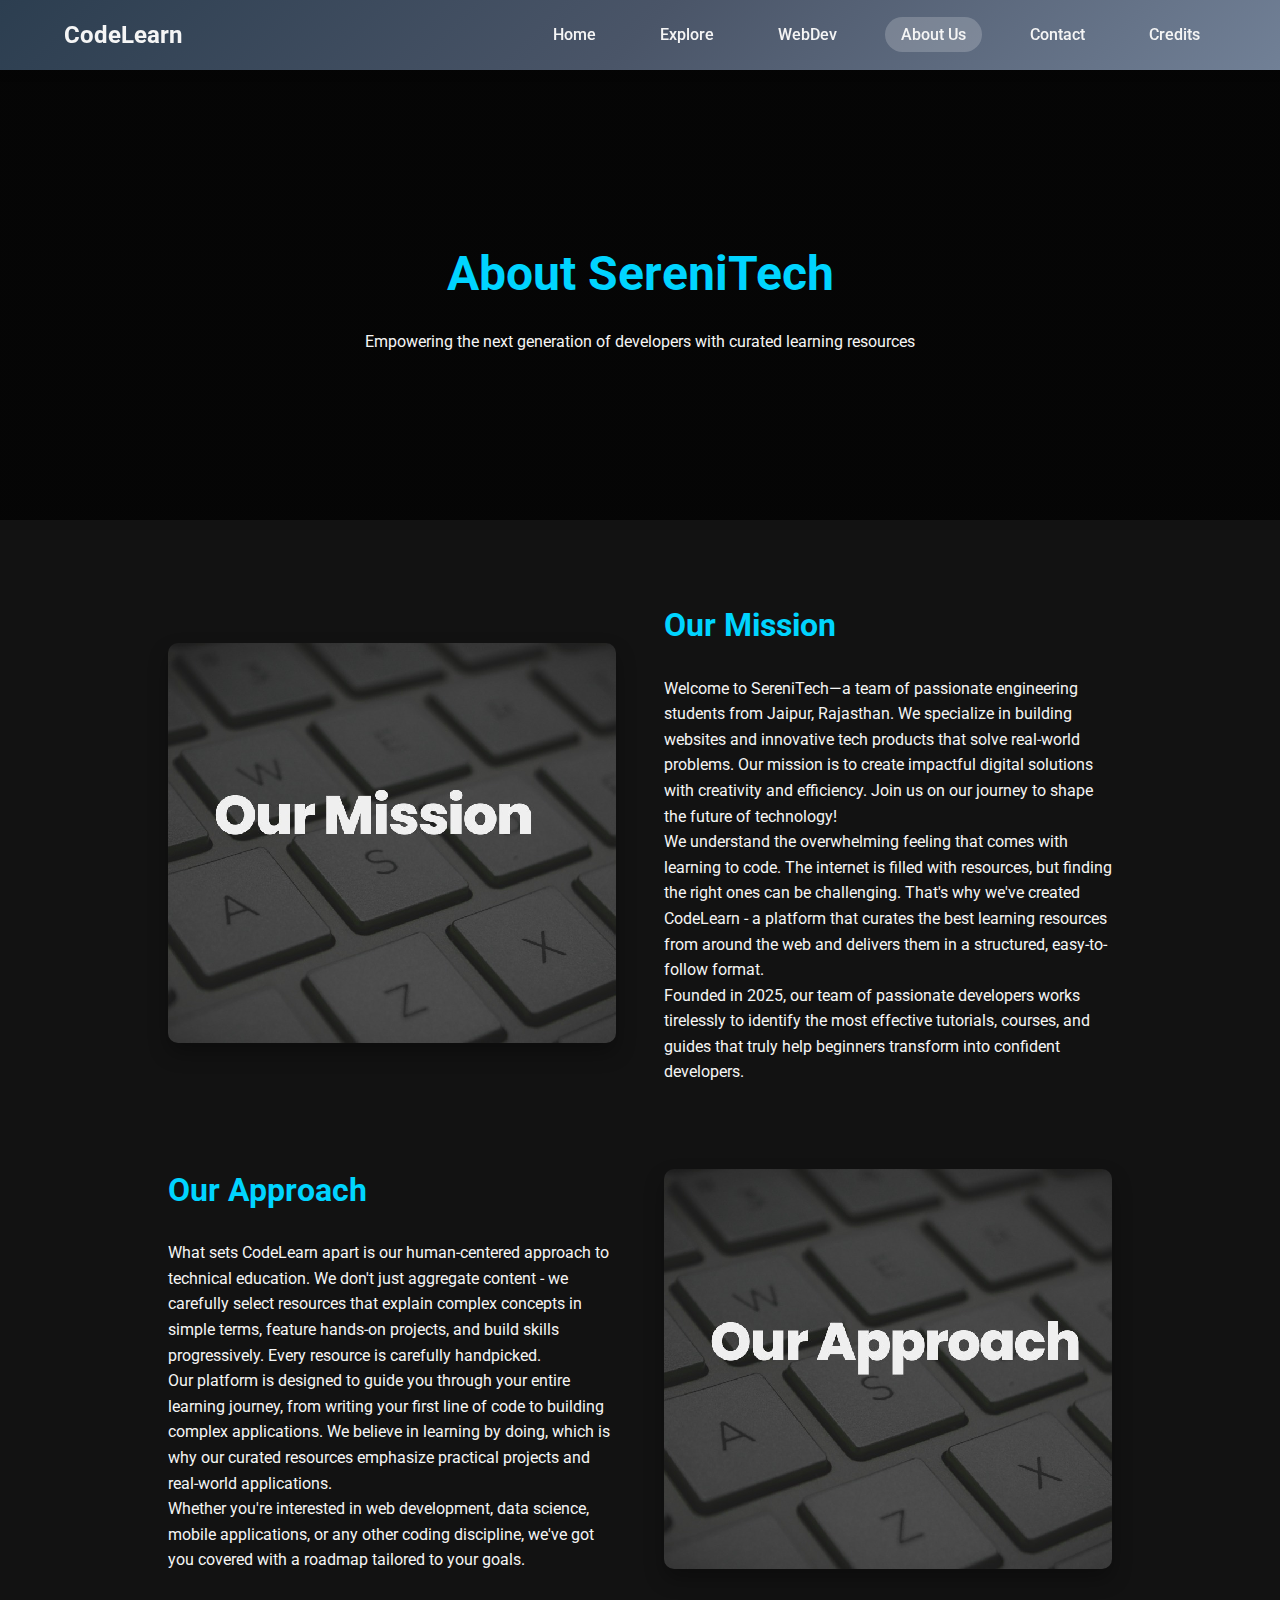
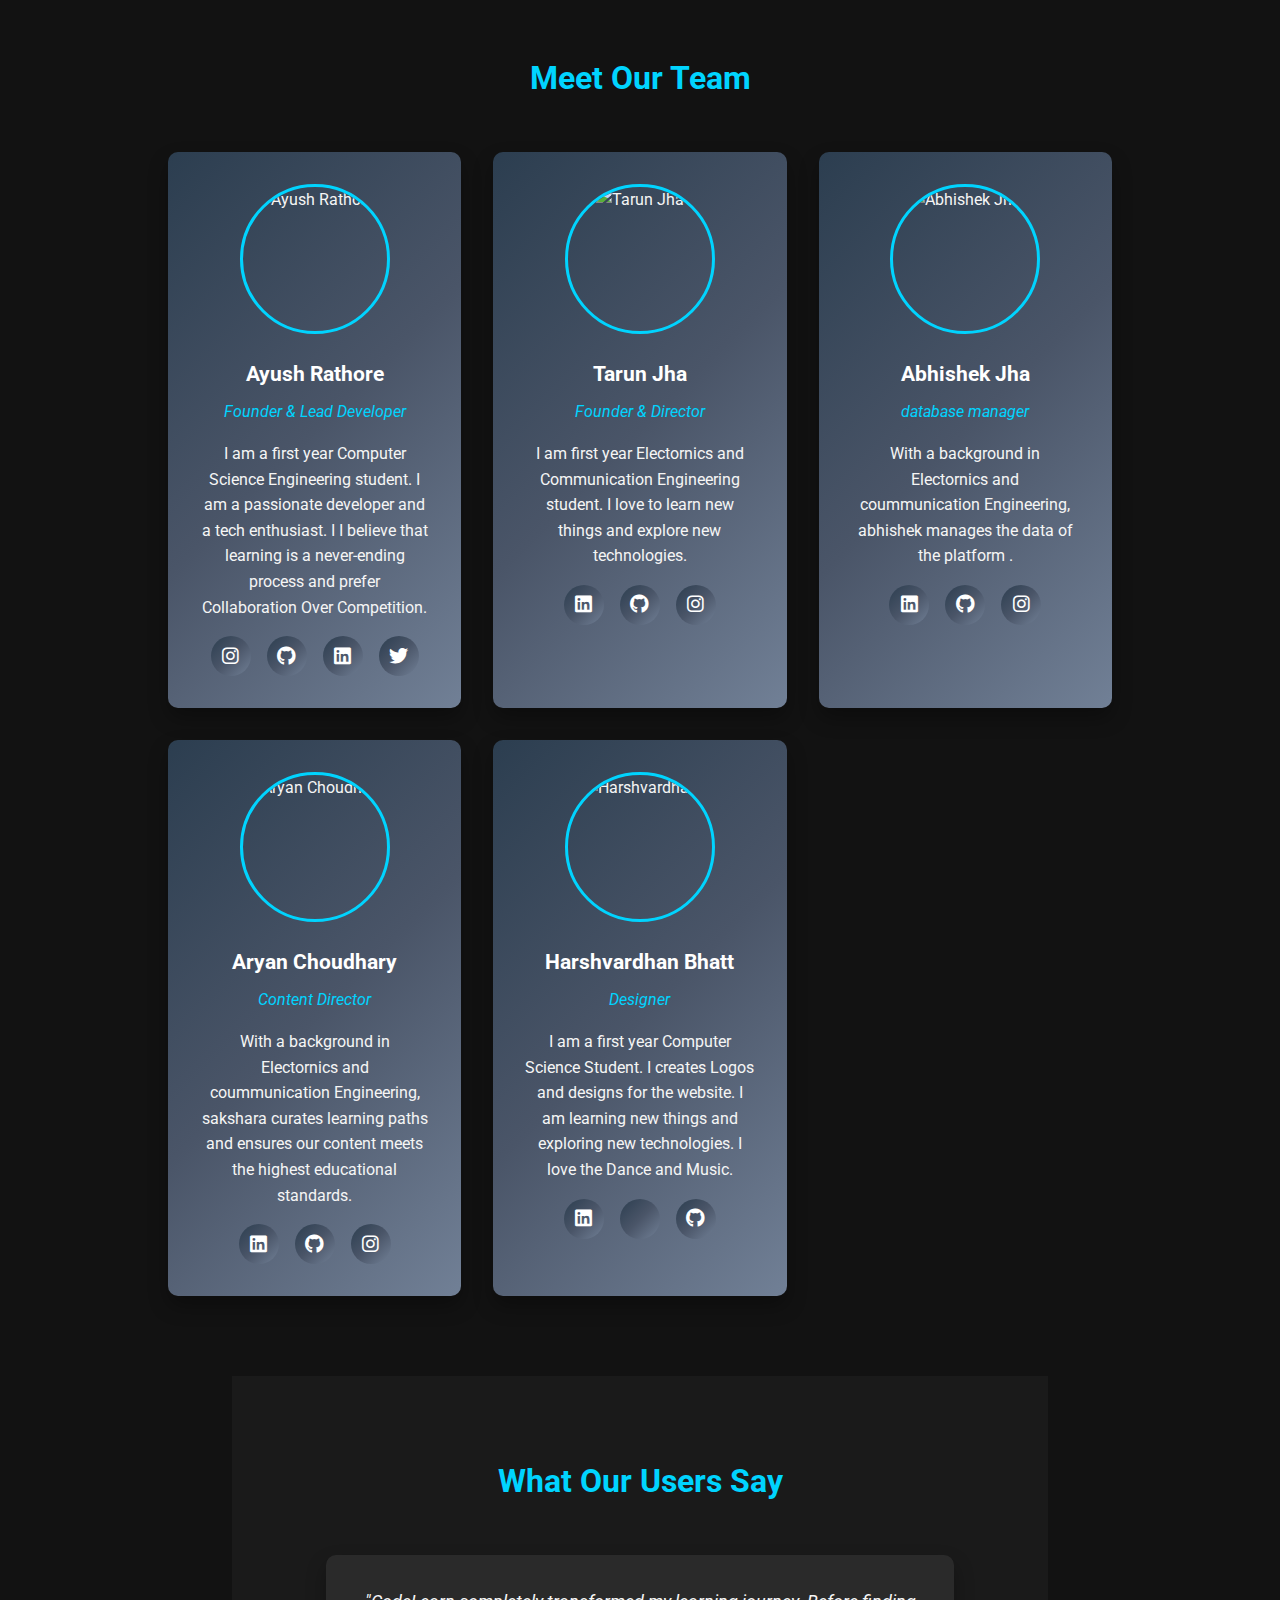
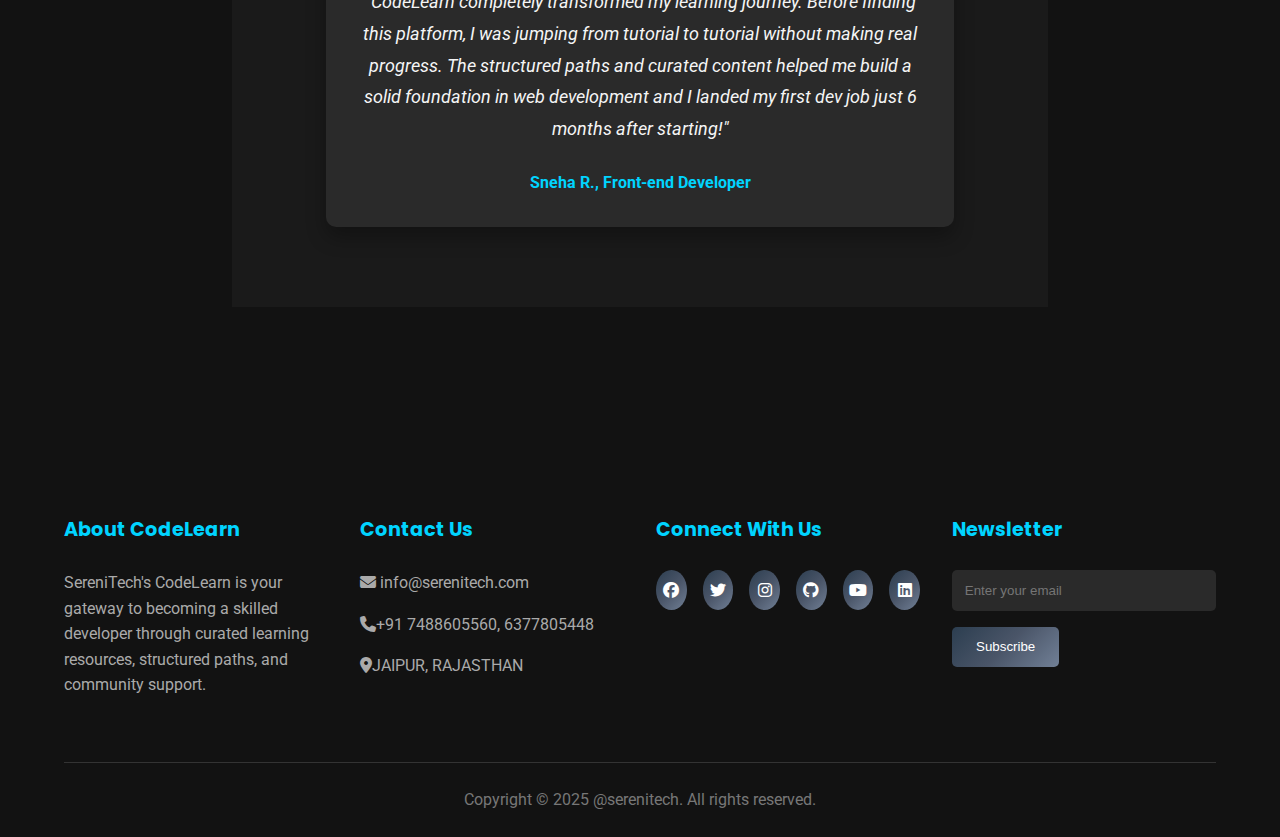
==== about.html @ 628f6cd4 "some" ====
<!DOCTYPE html>
<html lang="en">
  <head>
    <meta charset="UTF-8" />
    <meta name="viewport" content="width=device-width, initial-scale=1.0" />
    <title>About Us - CodeLearn</title>
    <link rel="stylesheet" href="styles.css" />
    <link
      rel="stylesheet"
      href="https://cdnjs.cloudflare.com/ajax/libs/font-awesome/6.4.0/css/all.min.css"
    />
    <style>
      /* Additional styles specific to About page */
      .about-hero {
        min-height: 50vh;
        background: linear-gradient(rgba(0, 0, 0, 0.7), rgba(0, 0, 0, 0.7)),
          url("/api/placeholder/1600/800") center/cover no-repeat;
        display: flex;
        align-items: center;
        justify-content: center;
        text-align: center;
        padding: 2rem;
      }

      .about-hero h1 {
        font-size: 3rem;
        margin-bottom: 1rem;
        color: var(--accent-color);
      }

      .about-content {
        padding: 5rem 10%;
        max-width: 1200px;
        margin: 0 auto;
      }

      .mission-section {
        display: grid;
        grid-template-columns: 1fr 1fr;
        gap: 3rem;
        align-items: center;
        margin-bottom: 5rem;
      }

      .mission-image {
        border-radius: 10px;
        overflow: hidden;
        box-shadow: var(--card-shadow);
      }

      .mission-text h2 {
        color: var(--accent-color);
        margin-bottom: 1.5rem;
        font-size: 2rem;
      }

      .team-section {
        text-align: center;
        margin-bottom: 5rem;
      }

      .team-section h2 {
        color: var(--accent-color);
        margin-bottom: 3rem;
        font-size: 2rem;
      }

      .team-grid {
        display: grid;
        
        grid-template-columns: repeat(auto-fill, minmax(250px, 1fr));
        /* grid-template-rows: repeat(auto-fill, minmax(250px, 2fr)); */
        grid-auto-flow: row;
        gap: 2rem;
      }

      .team-member {
        background: var(--metallic-gradient);
        border-radius: 10px;
        padding: 2rem;
        box-shadow: var(--card-shadow);
        transition: var(--transition);
      }

      .team-member:hover {
        transform: translateY(-10px);
      }

      .member-img {
        width: 150px;
        height: 150px;
        border-radius: 50%;
        margin: 0 auto 1.5rem;
        overflow: hidden;
        border: 3px solid var(--accent-color);
      }

      .member-img img {
        width: 100%;
        height: 100%;
        object-fit: cover;
      }

      .member-name {
        margin-bottom: 0.5rem;
        font-size: 1.3rem;
        color: white;
      }

      .member-role {
        color: var(--accent-color);
        margin-bottom: 1rem;
        font-style: italic;
      }

      .testimonials {
        background: #1a1a1a;
        padding: 5rem 10%;
        margin: 4rem;
        text-align: center;
      }

      .testimonials h2 {
        color: var(--accent-color);
        margin-bottom: 3rem;
        font-size: 2rem;
      }

      .testimonial-slider {
        max-width: 800px;
        margin: 0 auto;
        position: relative;
      }

      .testimonial {
        background: #2a2a2a;
        padding: 2rem;
        border-radius: 10px;
        margin: 0 auto;
        box-shadow: var(--card-shadow);
      }

      .testimonial-text {
        font-style: italic;
        margin-bottom: 1.5rem;
        font-size: 1.1rem;
        line-height: 1.8;
      }

      .testimonial-author {
        font-weight: bold;
        color: var(--accent-color);
      }

      .social-links {
        display: flex;
        justify-content: center;
        gap: 1rem;
        margin-top: 1rem;
      }

      .social-links a {
        display: flex;
        align-items: center;
        justify-content: center;
        width: 40px;
        height: 40px;
        background: var(--metallic-gradient);
        color: white;
        border-radius: 50%;
        transition: var(--transition);
        font-size: 1.2rem;
      }

      .social-links a:hover {
        transform: translateY(-5px);
        box-shadow: 0 5px 15px rgba(0, 0, 0, 0.3);
      }

      @media (max-width: 768px) {
        .mission-section {
          grid-template-columns: 1fr;
        }

        .about-hero h1 {
          font-size: 2.5rem;
        }
      }
    </style>
  </head>
  <body>
    <header>
       <div class="logo">
            <!-- <img src="codelearn.png" alt="CodeLearn Logo"> -->
            <a href="index.html"><h2>CodeLearn</h2></a>
            
        </div>
      <nav class="navbar">
        <ul>
          <li><a href="index.html">Home</a></li>
          <li><a href="explore.html">Explore</a></li>
          <li><a href="webdev.html">WebDev</a></li>
          <li><a href="about.html" class="active">About Us</a></li>
          <li><a href="contact.html">Contact</a></li>
          <li><a href="credit.html">Credits</a></li>
        </ul>
      </nav>
    </header>

    <main>
      <section class="about-hero">
        <div>
          <h1>About SereniTech</h1>
          <p>
            Empowering the next generation of developers with curated learning
            resources
          </p>
        </div>
      </section>

      <section class="about-content">
        <div class="mission-section">
          <div class="mission-image">
            <img
              style="
                height: 400px;
                width: 100%;
                image-resolution: 2000;
                image-rendering: pixelated;
                object-fit: cover;
                display: block;
              "
              src="images/ourmissionn.jpg"
              alt="Our Mission"
            />
          </div>
          <div class="mission-text">
            <h2>Our Mission</h2>
            <p>
              

Welcome to SereniTech—a team of passionate engineering students from Jaipur, Rajasthan. We specialize in building websites and innovative tech products that solve real-world problems. Our mission is to create impactful digital solutions with creativity and efficiency. Join us on our journey to shape the future of technology!


            </p>
            <p>
              We understand the overwhelming feeling that comes with learning to
              code. The internet is filled with resources, but finding the right
              ones can be challenging. That's why we've created CodeLearn - a
              platform that curates the best learning resources from around the
              web and delivers them in a structured, easy-to-follow format.
            </p>
            <p>
              Founded in 2025, our team of passionate developers
              works tirelessly to identify the most effective tutorials,
              courses, and guides that truly help beginners transform into
              confident developers.
            </p>
          </div>
        </div>

        <div class="mission-section">
          <div class="mission-text">
            <h2>Our Approach</h2>
            <p>
              What sets CodeLearn apart is our human-centered approach to
              technical education. We don't just aggregate content - we
              carefully select resources that explain complex concepts in simple
              terms, feature hands-on projects, and build skills progressively. Every resource is carefully handpicked.
            </p>
            <p>
              Our platform is designed to guide you through your entire learning
              journey, from writing your first line of code to building complex
              applications. We believe in learning by doing, which is why our
              curated resources emphasize practical projects and real-world
              applications.
            </p>
            <p>
              Whether you're interested in web development, data science, mobile
              applications, or any other coding discipline, we've got you
              covered with a roadmap tailored to your goals.
            </p>
          </div>
          <div class="mission-image">
            <img 
            style=" height: 400px;
                width: 100%;
                image-resolution: 2000;
                image-rendering: pixelated;
                object-fit: cover;
                display: block;"
            
            src="images/ourappraoch.jpg" alt="Our Approach" />
          </div>
        </div>

        <div class="team-section">
          <h2>Meet Our Team</h2>
          <div class="team-grid">
            <div class="team-member">
              <div class="member-img">
                <img src="/api/placeholder/150/150" alt="Ayush Rathore" />
              </div>
              <h3 class="member-name">Ayush Rathore</h3>
              <p class="member-role">Founder & Lead Developer</p>
              <p>
               I am a first year Computer Science Engineering student. I am a passionate developer and a tech enthusiast. I I believe that learning is a never-ending process and prefer Collaboration Over Competition.
              </p>
              <div class="social-links">
                <a
                  href="https://www.instagram.com/ayush.rathore27?igsh=ZmlqaWNhcG9hYXgx"
                  target="_blank"
                  ><i class="fab fa-instagram"></i
                ></a>
                <a href="https://github.com/ayushrathore1" target="_blank"
                  ><i class="fab fa-github"></i
                ></a>
                <a
                  href="https://www.linkedin.com/in/ayushrathore1"
                  target="_blank"
                  ><i class="fab fa-linkedin"></i
                ></a>
                <a href="https://x.com/ayushrathore_27" target="_blank"
                  ><i class="fab fa-twitter"></i
                ></a>
              </div>
            </div>
            <div class="team-member">
              <div class="member-img">
                <img src="/api/placeholder/150/150" alt="Tarun Jha" />
              </div>
              <h3 class="member-name">Tarun Jha</h3>
              <p class="member-role">Founder & Director</p>
              <p>
                I am first year Electornics and Communication Engineering student. I love to learn new things and explore new technologies.
              </p>
              <div class="social-links">
                <a href="https://www.linkedin.com/in/jha-tarun-a75946344/"><i class="fab fa-linkedin"></i></a>
                <a href="https://github.com/jhatarun50"><i class="fab fa-github"></i></a>
                <a href="https://www.instagram.com/tarunjha_2005/profilecard/?igsh=bjdoa2d3NDh0YWNm"><i class="fab fa-instagram"></i></a>
              </div>
            </div>
            <!-- <div class="team-member">
              <div class="member-img">
                <img src="/api/placeholder/150/150" alt="Himanshu Jindal" />
              </div>
              <h3 class="member-name">Himanshu Jindal</h3>
              <p class="member-role">backend developer</p>
              <p>
                With a background in computer science Engineering, himanshu
                 curates our backend work and manages the website .
              </p>
              <div class="social-links">
                <a href="https://www.linkedin.com/in/himanshu-jindal-583b7b326?utm_source=share&utm_campaign=share_via&utm_content=profile&utm_medium=android_app"><i class="fab fa-linkedin"></i></a>
                <a href="https://github.com/himanshujindal3-bit"><i class="fab fa-github"></i></a>
                <a href="https://www.instagram.com/himanshu_zz?igsh=MWN5NXlpY2J0ZXRrMw=="><i class="fab fa-instagram"></i></a>
              </div>
            </div> -->
            <!-- <div class="team-member">
              <div class="member-img">
                <img src="/api/placeholder/150/150" alt="Sakshara Srivastava" />
              </div>
              <h3 class="member-name">Sakshara Srivastava</h3>
              <p class="member-role">UI/UX designer </p>
              
                <p>
                    With a background in Electornics and coummunication Engineering, sakshara
                     curates our interface and frontend of the platform  .
                  </p>
              
              <div class="social-links">
                <a href=""><i class="fab fa-linkedin"></i></a>
                <a href=""><i class="fab fa-github"></i></a>
                <a href="https://www.instagram.com/serein..07._?igsh=YzlyOGs3cjkybHhk"><i class="fab fa-instagram"></i></a>
              </div>
            </div> -->
            <div class="team-member">
              <div class="member-img">
                <img src="/api/placeholder/150/150" alt="Abhishek Jha" />
              </div>
              <h3 class="member-name">Abhishek Jha</h3>
              <p class="member-role">database manager</p>
              <p>
                With a background in Electornics and coummunication Engineering, abhishek
                manages the data of the platform  .
              </p>
              <div class="social-links">
                <a href="https://www.linkedin.com/in/abhishek-kumar-jha-386895352?utm_source=share&utm_campaign=share_via&utm_content=profile&utm_medium=android_app"><i class="fab fa-linkedin"></i></a>
                <a href="https://github.com/jhaabhishek01"><i class="fab fa-github"></i></a>
                <a href="https://www.instagram.com/unicorn.3064154?igsh=YmtycnY3OXA5cWJi"><i class="fab fa-instagram"></i></a>
              </div>
            </div>
            <div class="team-member">
              <div class="member-img">
                <img src="/api/placeholder/150/150" alt="Aryan Choudhary" />
              </div>
              <h3 class="member-name">Aryan Choudhary</h3>
              <p class="member-role">Content Director</p>
              <p>
                With a background in Electornics and coummunication Engineering, sakshara
                curates  learning paths and ensures our content meets
                the highest educational standards.
              </p>
              <div class="social-links">
                <a href="https://www.linkedin.com/in/aryanchoudhary2005"><i class="fab fa-linkedin"></i></a>
                <a href="https://github.com/Aryan-2005u"><i class="fab fa-github"></i></a>
                <a href="https://www.instagram.com/aryankumarchoudhary2005?igsh=d2pqdG5scmdkcXB3"><i class="fab fa-instagram"></i></a>
              </div>
            </div>




          <div class="team-member">
              <div class="member-img">
                <img src="/api/placeholder/150/150" alt="Harshvardhan" />
              </div>
              <h3 class="member-name">Harshvardhan Bhatt </h3>
              <p class="member-role">Designer </p>
              <p>
                 I am a first year Computer Science Student. I creates Logos and designs for the website. I am learning new things and exploring new technologies. I love the Dance and Music.
              </p>
              <div class="social-links">
                <a href="#"><i class="fab fa-linkedin"></i></a>
                <a href="#"><i class="fab fa-instgram"></i></a>
                <a href="#"><i class="fab fa-github"></i></a>
              </div>
            </div>
          </div> 
          <!-- <div class="team-member">
              <div class="member-img">
                <img src="/api/placeholder/150/150" alt="Amit Kumar" />
              </div>
              <h3 class="member-name">Himanshu Jindal</h3>
              <p class="member-role">FrontEnd Developer</p>
              <p>
                Himanshu fosters our growing community of learners and mentors,
                organizing events, webinars, and coding challenges to enhance
                the learning experience.
              </p>
              <div class="social-links">
                <a href="#"><i class="fab fa-linkedin"></i></a>
                <a href="#"><i class="fab fa-twitter"></i></a>
                <a href="#"><i class="fab fa-discord"></i></a>
              </div>
            </div>
          </div> -->
        </div>

        <div class="testimonials">
          <h2>What Our Users Say</h2>
          <div class="testimonial-slider">
            <div class="testimonial">
              <p class="testimonial-text">
                "CodeLearn completely transformed my learning journey. Before
                finding this platform, I was jumping from tutorial to tutorial
                without making real progress. The structured paths and curated
                content helped me build a solid foundation in web development
                and I landed my first dev job just 6 months after starting!"
              </p>
              <p class="testimonial-author">Sneha R., Front-end Developer</p>
            </div>
          </div>
        </div>
      </section>
    </main>

    <footer>
      <div class="footer-container">
        <div class="footer-section">
          <h3>About CodeLearn</h3>
          <p>
            SereniTech's CodeLearn is your gateway to becoming a skilled
            developer through curated learning resources, structured paths, and
            community support.
          </p>
        </div>
        <div class="footer-section">
          <h3>Contact Us</h3>
          <p><i class="fas fa-envelope"></i> info@serenitech.com</p>
          <p><i class="fas fa-phone"></i>+91 7488605560, 6377805448</p>
          <p><i class="fas fa-map-marker-alt"></i>JAIPUR, RAJASTHAN</p>
        </div>
        <div class="footer-section">
          <h3>Connect With Us</h3>
          <div class="social-icons">
            <a href="#"><i class="fab fa-facebook"></i></a>
            <a href="https://x.com/ayushrathore_27"
              ><i class="fab fa-twitter"></i
            ></a>
            <a
              href="https://www.instagram.com/ayush.rathore27?igsh=ZmlqaWNhcG9hYXgx"
              ><i class="fab fa-instagram"></i
            ></a>
            <a href="https://github.com/ayushrathore1"
              ><i class="fab fa-github"></i
            ></a>
            <a href="#"><i class="fab fa-youtube"></i></a>
            <a href="https://www.linkedin.com/in/ayushrathore1"
              ><i class="fab fa-linkedin"></i
            ></a>
          </div>
        </div>
        <div class="footer-section">
          <h3>Newsletter</h3>
          <form class="contact-form">
            <input type="email" placeholder="Enter your email" required />
            <button type="submit">Subscribe</button>
          </form>
        </div>
      </div>
      <div class="footer-bottom">
        <p>Copyright © 2025 @serenitech. All rights reserved.</p>
      </div>
    </footer>

    
  </body>
</html>
---- styles.css ----
@import url('https://fonts.googleapis.com/css2?family=Roboto:wght@300;400;500;700&family=Poppins:wght@400;500;600;700&display=swap');

:root {
    --primary-color: #2a2a72;
    --secondary-color: #4a4e69;
    --accent-color: #00d4ff;
    --dark-color: #121212;
    --light-color: #f5f5f5;
    --metallic-gradient: linear-gradient(135deg, #2c3e50, #4a5568, #718096);
    --metallic-hover: linear-gradient(135deg, #4a5568, #718096, #a0aec0);
    --card-shadow: 0 10px 20px rgba(0, 0, 0, 0.3);
    --transition: all 0.3s ease;
}

* {
    margin: 0;
    padding: 0;
    box-sizing: border-box;
}

body {
    font-family: 'Roboto', sans-serif;
    background-color: #121212;
    color: #f5f5f5;
    line-height: 1.6;
}

a {
    text-decoration: none;
    color: inherit;
}

ul {
    list-style: none;
}

/* Header and Navigation */
header {
    display: flex;
    justify-content: space-between;
    align-items: center;
    padding: 1rem 5%;
    background: var(--metallic-gradient);
    position: sticky;
    top: 0;
    z-index: 100;
    box-shadow: 0 2px 10px rgba(0, 0, 0, 0.2);
}

.logo {
    display: flex;
    align-items: center;
    /* background-color: #322f47; */
}

.logo img {
    height: 150px;
    width:150px
}

.navbar ul {
    display: flex;
    gap: 2rem;
}

.navbar ul li a {
    color: #f5f5f5;
    font-weight: 500;
    padding: 0.5rem 1rem;
    border-radius: 25px;
    transition: var(--transition);
    position: relative;
    overflow: hidden;
}

.navbar ul li a:before {
    content: '';
    position: absolute;
    bottom: 0;
    left: 0;
    width: 0;
    height: 2px;
    background-color: var(--accent-color);
    transition: width 0.3s ease;
}

.navbar ul li a:hover:before {
    width: 100%;
}

.navbar ul li a.active {
    background: rgba(255, 255, 255, 0.2);
}

.navbar ul li a:hover {
    background: rgba(255, 255, 255, 0.1);
    transform: translateY(-3px);
}

/* Hero Section */
.hero {
    min-height: 80vh;
    display: flex;
    align-items: center;
    justify-content: center;
    background: url('/api/placeholder/1600/900') center/cover no-repeat;
    position: relative;
}

.hero:after {
    content: '';
    position: absolute;
    top: 0;
    left: 0;
    right: 0;
    bottom: 0;
    background: rgba(0, 0, 0, 0.7);
    z-index: 1;
}

.welcome-animation {
    text-align: center;
    position: relative;
    z-index: 2;
    padding: 2rem;
}

.typing-text {
    font-family: 'Poppins', sans-serif;
    font-size: 3.5rem;
    font-weight: 700;
    margin-bottom: 1rem;
    background: linear-gradient(135deg, var(--accent-color), #9ff);
    -webkit-background-clip: text;
    -webkit-text-fill-color: transparent;
    overflow: hidden;
    border-right: 0.15em solid var(--accent-color);
    white-space: nowrap;
    margin: 0 auto;
    animation: 
        typing 3.5s steps(30, end),
        blink-caret 0.75s step-end infinite;
    margin-bottom: 1.5rem;
}

@keyframes typing {
    from { width: 0 }
    to { width: 100% }
}

@keyframes blink-caret {
    from, to { border-color: transparent }
    50% { border-color: var(--accent-color) }
}

.welcome-animation p {
    font-size: 1.2rem;
    margin-bottom: 2rem;
    color: #ddd;
}

.get-started-btn {
    background: var(--metallic-gradient);
    color: white;
    border: none;
    padding: 0.8rem 2rem;
    font-size: 1.1rem;
    border-radius: 30px;
    cursor: pointer;
    transition: transform 0.3s ease, box-shadow 0.3s ease;
    box-shadow: 0 4px 15px rgba(0, 0, 0, 0.2);
}

.get-started-btn:hover {
    transform: translateY(-5px);
    box-shadow: 0 7px 20px rgba(0, 0, 0, 0.3);
    background: var(--metallic-hover);
}

/* Featured Content Section */
.featured-content {
    padding: 5rem 5%;
}

.featured-content h2 {
    text-align: center;
    font-size: 2.5rem;
    margin-bottom: 3rem;
    color: var(--accent-color);
    font-family: 'Poppins', sans-serif;
}

.video-cards {
    display: grid;
    grid-template-columns: repeat(auto-fit, minmax(300px, 1fr));
    gap: 2rem;
}

.card {
    background: #1e1e1e;
    border-radius: 10px;
    overflow: hidden;
    box-shadow: var(--card-shadow);
    transition: transform 0.3s ease, box-shadow 0.3s ease;
}

.card:hover {
    transform: translateY(-10px);
    box-shadow: 0 15px 30px rgba(0, 0, 0, 0.4);
}

.thumbnail {
    position: relative;
}

.thumbnail img {
    width: 100%;
    height: auto;
    display: block;
}

.play-icon {
    position: absolute;
    top: 50%;
    left: 50%;
    transform: translate(-50%, -50%);
    font-size: 3rem;
    color: var(--accent-color);
    opacity: 0.7;
    transition: var(--transition);
}

.card:hover .play-icon {
    opacity: 1;
    transform: translate(-50%, -50%) scale(1.2);
}

.card-content {
    padding: 1.5rem;
}

.card-content h3 {
    margin-bottom: 1rem;
    color: #fff;
    font-family: 'Poppins', sans-serif;
}

.card-content p {
    color: #bbb;
    margin-bottom: 1rem;
}

.video-meta {
    display: flex;
    justify-content: space-between;
    color: #888;
    font-size: 0.9rem;
}

/* Learning Paths Section */
.learning-paths {
    padding: 5rem 5%;
    background: #1a1a1a;
}

.learning-paths h2 {
    text-align: center;
    font-size: 2.5rem;
    margin-bottom: 3rem;
    color: var(--accent-color);
    font-family: 'Poppins', sans-serif;
}

.path-cards {
    display: grid;
    grid-template-columns: repeat(auto-fit, minmax(300px, 1fr));
    gap: 2rem;
}

.path-card {
    background: var(--metallic-gradient);
    padding: 2rem;
    border-radius: 10px;
    text-align: center;
    box-shadow: var(--card-shadow);
    transition: var(--transition);
}

.path-card:hover {
    transform: translateY(-10px);
    box-shadow: 0 15px 30px rgba(0, 0, 0, 0.4);
}

.path-icon {
    font-size: 3rem;
    margin-bottom: 1.5rem;
    color: var(--accent-color);
}

.path-card h3 {
    margin-bottom: 1rem;
    font-family: 'Poppins', sans-serif;
}

.path-card p {
    margin-bottom: 1.5rem;
    color: #ddd;
}

.path-link {
    display: inline-block;
    padding: 0.7rem 1.5rem;
    background: rgba(255, 255, 255, 0.1);
    border-radius: 25px;
    color: var(--accent-color);
    font-weight: 500;
    transition: var(--transition);
}

.path-link:hover {
    background: rgba(255, 255, 255, 0.2);
    transform: translateY(-3px);
}

/* Footer */
footer {
    background: var(--dark-color);
    padding: 4rem 5% 0;
}

.footer-container {
    display: grid;
    grid-template-columns: repeat(auto-fit, minmax(200px, 1fr));
    gap: 2rem;
    margin-bottom: 3rem;
}

.footer-section h3 {
    font-size: 1.2rem;
    margin-bottom: 1.5rem;
    color: var(--accent-color);
    font-family: 'Poppins', sans-serif;
}

.footer-section p {
    margin-bottom: 1rem;
    color: #aaa;
}

.social-icons {
    display: flex;
    gap: 1rem;
}

.social-icons a {
    display: flex;
    align-items: center;
    justify-content: center;
    width: 40px;
    height: 40px;
    background: var(--metallic-gradient);
    color: white;
    border-radius: 50%;
    transition: var(--transition);
}

.social-icons a:hover {
    transform: translateY(-5px);
    box-shadow: 0 5px 15px rgba(0, 0, 0, 0.3);
}

.contact-form input {
    width: 100%;
    padding: 0.8rem;
    margin-bottom: 1rem;
    border: none;
    border-radius: 5px;
    background: #2a2a2a;
    color: white;
}

.contact-form button {
    padding: 0.8rem 1.5rem;
    background: var(--metallic-gradient);
    border: none;
    border-radius: 5px;
    color: white;
    cursor: pointer;
    transition: var(--transition);
}

.contact-form button:hover {
    transform: translateY(-3px);
    box-shadow: 0 5px 15px rgba(0, 0, 0, 0.3);
}

.footer-bottom {
    text-align: center;
    padding: 1.5rem 0;
    border-top: 1px solid #333;
}

.footer-bottom p {
    color: #777;
}

/* Responsive Design */
@media (max-width: 768px) {
    .navbar ul {
        gap: 1rem;
    }
    
    .typing-text {
        font-size: 2.5rem;
    }
    
    .featured-content, .learning-paths {
        padding: 3rem 5%;
    }
}

@media (max-width: 576px) {
    header {
        flex-direction: column;
        padding: 1rem;
    }
    
    .logo {
        margin-bottom: 1rem;
    }
    
    .navbar ul {
        flex-wrap: wrap;
        justify-content: center;
    }
    
    .typing-text {
        font-size: 2rem;
    }
}


    .loader {
        position: fixed;
        top: 0;
        left: 0;
        width: 100%;
        height: 100vh;
        background: rgba(12, 12, 12, 0.95);
        display: flex;
        align-items: center;
        justify-content: center;
        z-index: 9999;
        opacity: 1;
        transition: opacity 0.5s ease;
        visibility: visible;
    }

    .loader.hidden {
        opacity: 0;
        visibility: hidden;
    }

    .loader-content {
        text-align: center;
        position: relative;
    }

    .loader-circle {
        width: 60px;
        height: 60px;
        border: 5px solid var(--accent-color);
        border-top: 5px solid transparent;
        border-radius: 50%;
        animation: spin 1s linear infinite;
        position: relative;
        margin: 0 auto 1rem;
    }

    .loader-circle::before {
        content: '';
        position: absolute;
        inset: 5px;
        border-radius: 50%;
        background: var(--metallic-gradient);
        opacity: 0.3;
    }

    .loader-text {
        color: var(--accent-color);
        font-size: 1.5rem;
        font-weight: 500;
        letter-spacing: 1px;
        text-transform: uppercase;
        animation: pulse 2s infinite;
    }

    @keyframes spin {
        0% { transform: rotate(0deg); }
        100% { transform: rotate(360deg); }
    }

    @keyframes pulse {
        0% { opacity: 0.7; }
        50% { opacity: 1; }
        100% { opacity: 0.7; }
    }
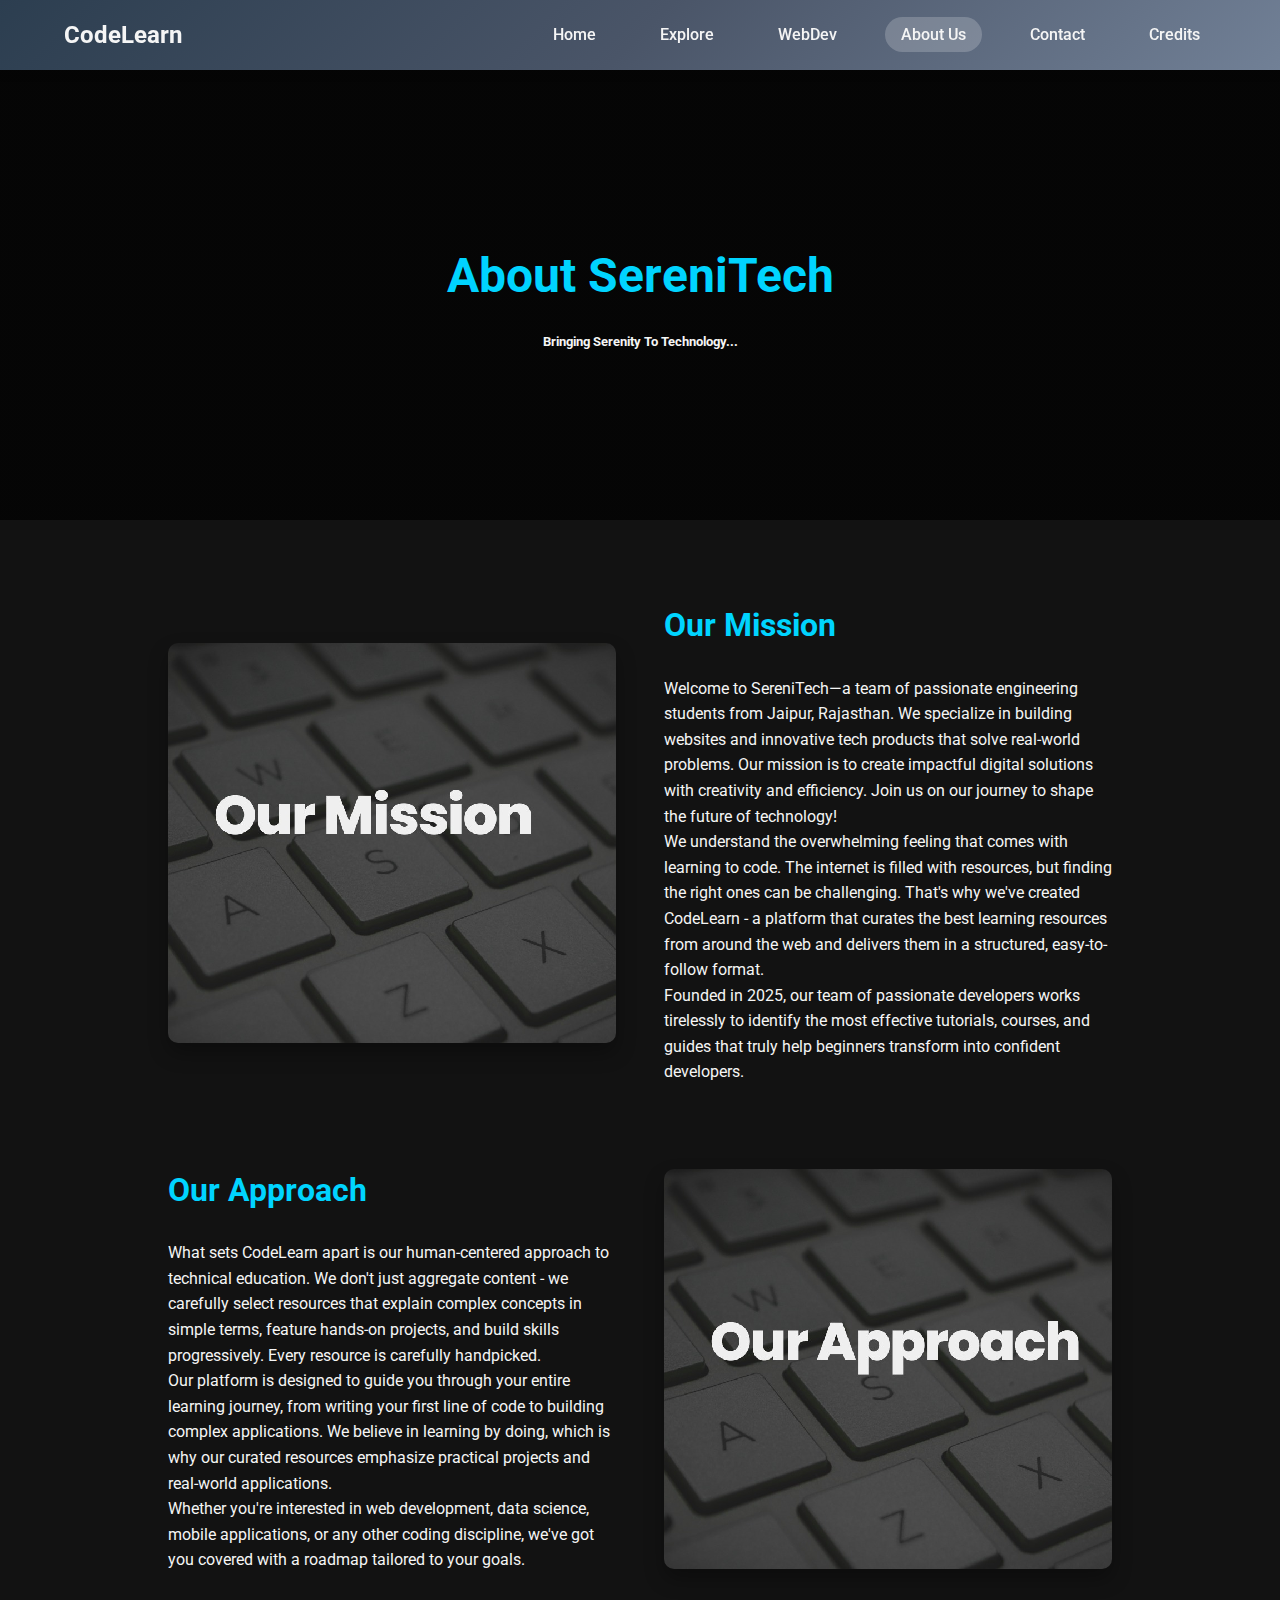
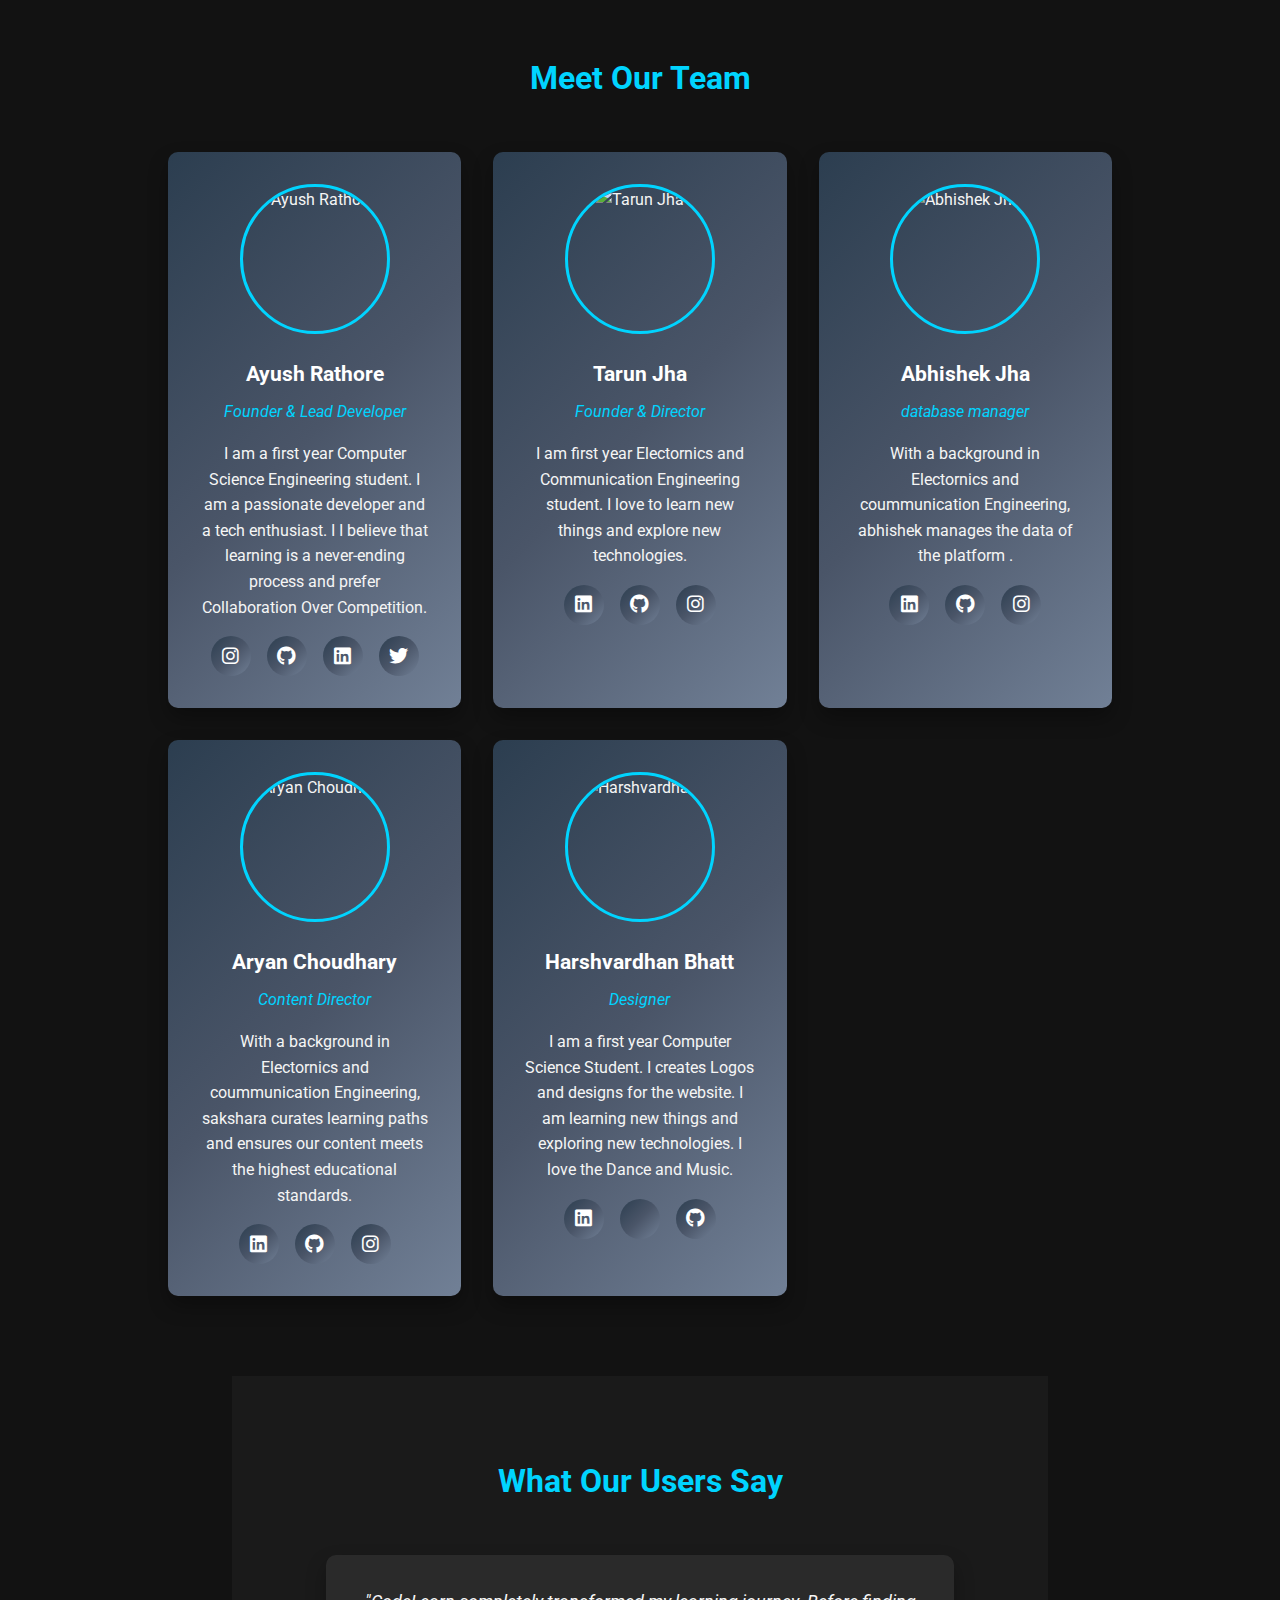
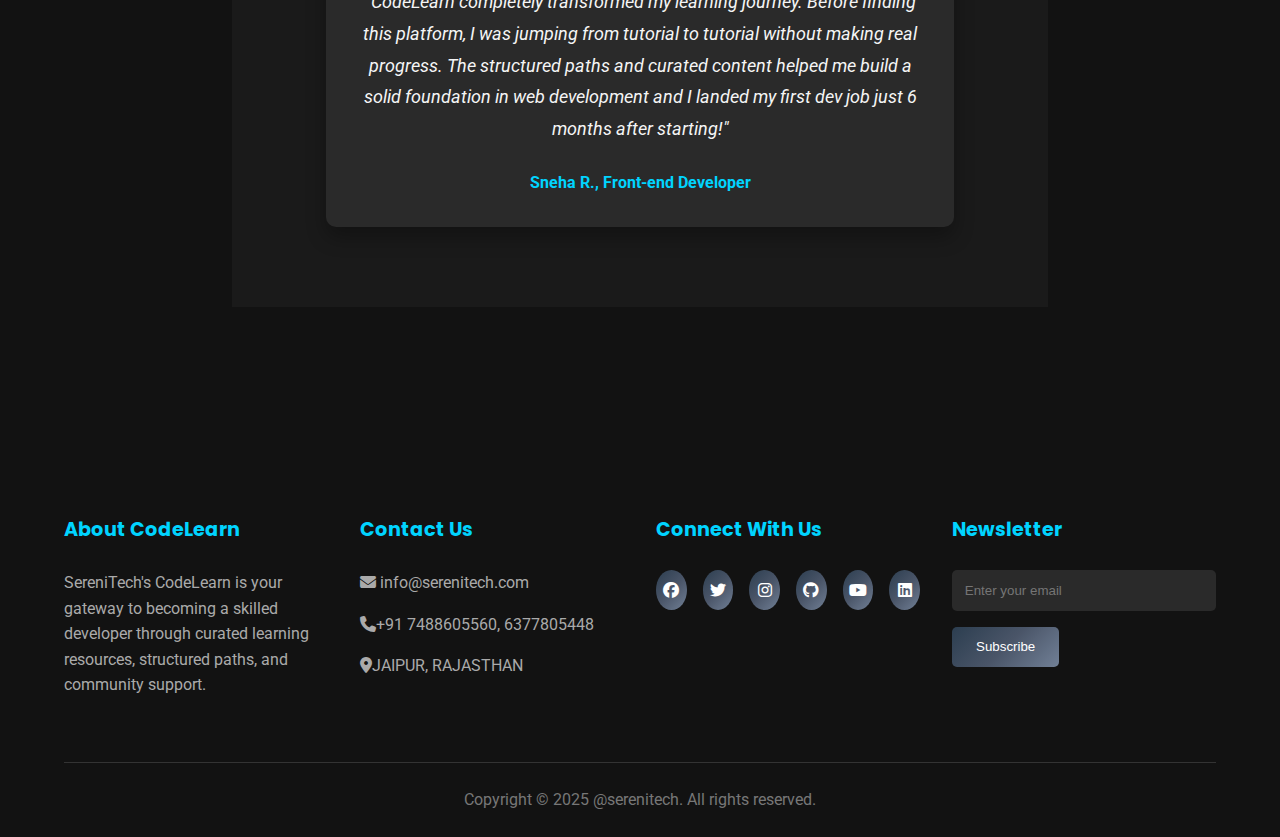
==== commit 038878ec: "Update about.html" ====
--- a/about.html
+++ b/about.html
@@ -211,10 +211,9 @@
       <section class="about-hero">
         <div>
           <h1>About SereniTech</h1>
-          <p>
-            Empowering the next generation of developers with curated learning
-            resources
-          </p>
+          <h5>
+           Bringing Serenity To Technology...
+          </h5>
         </div>
       </section>
 
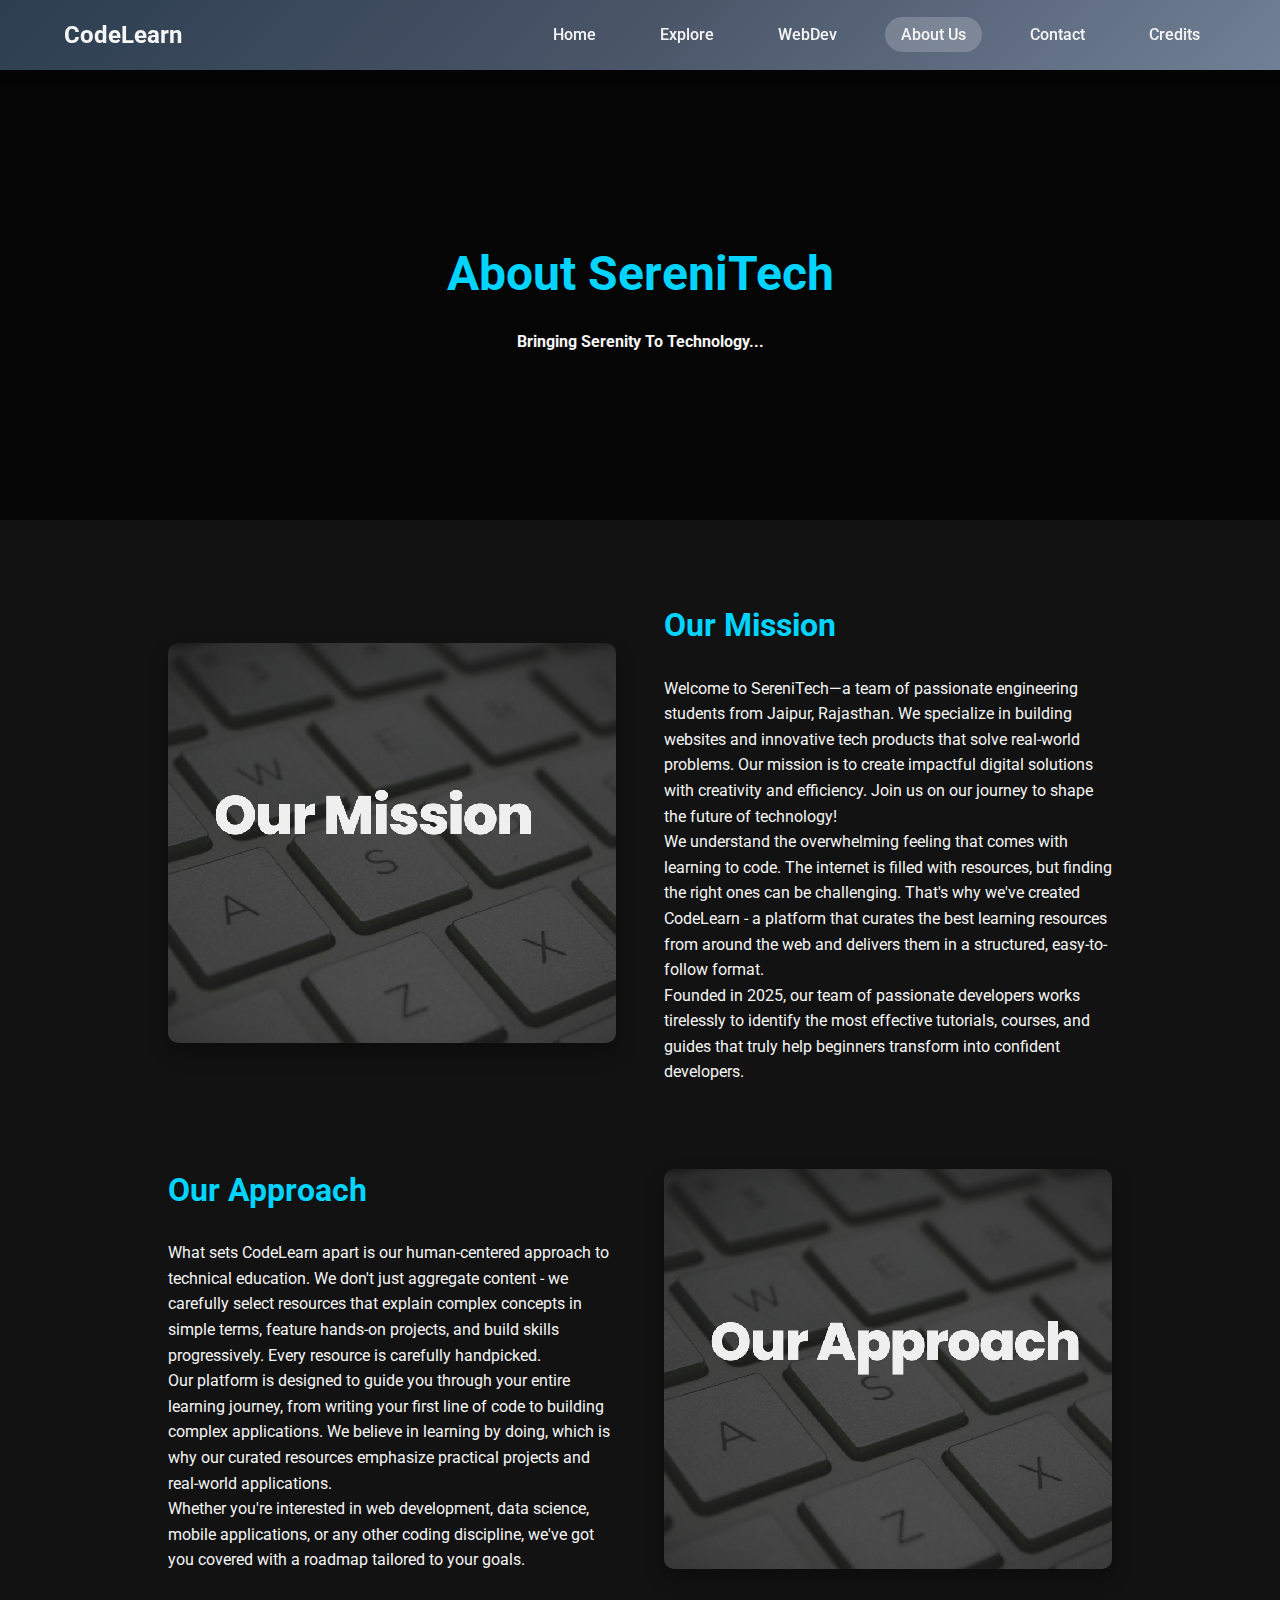
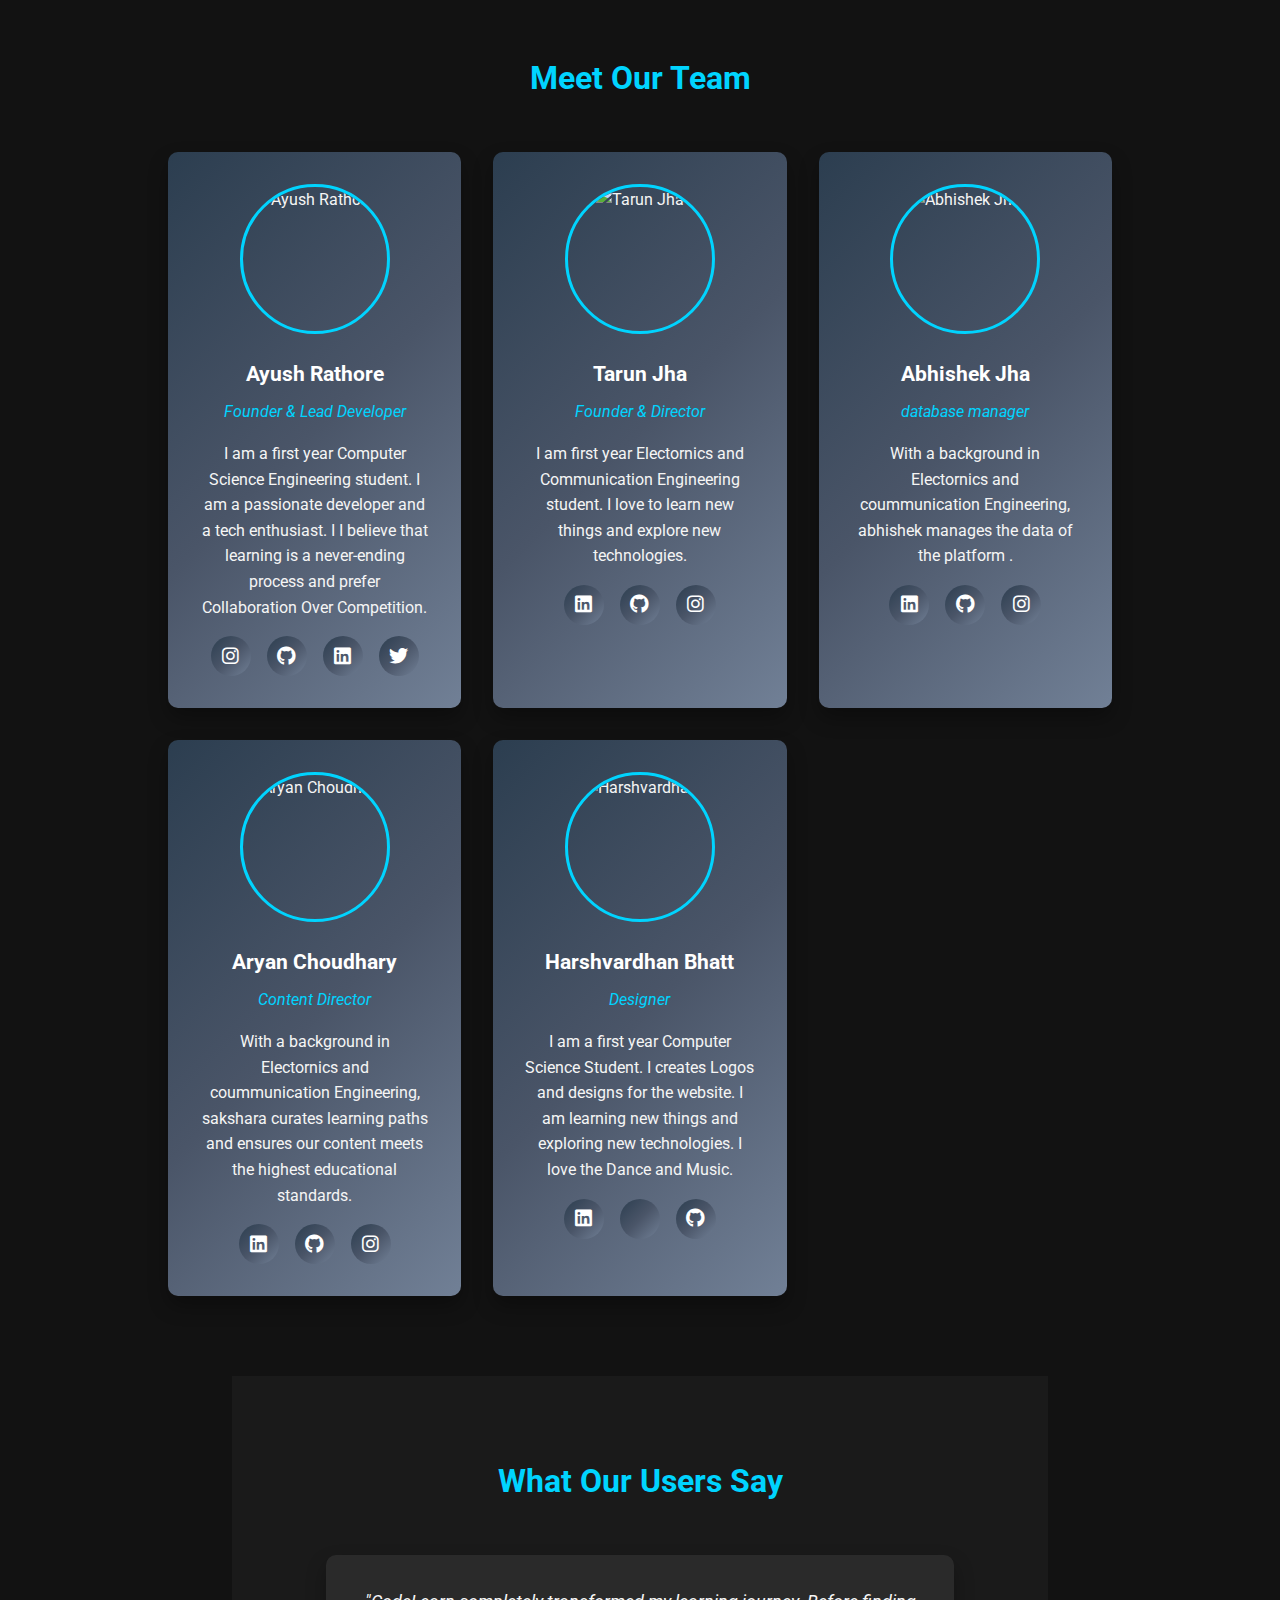
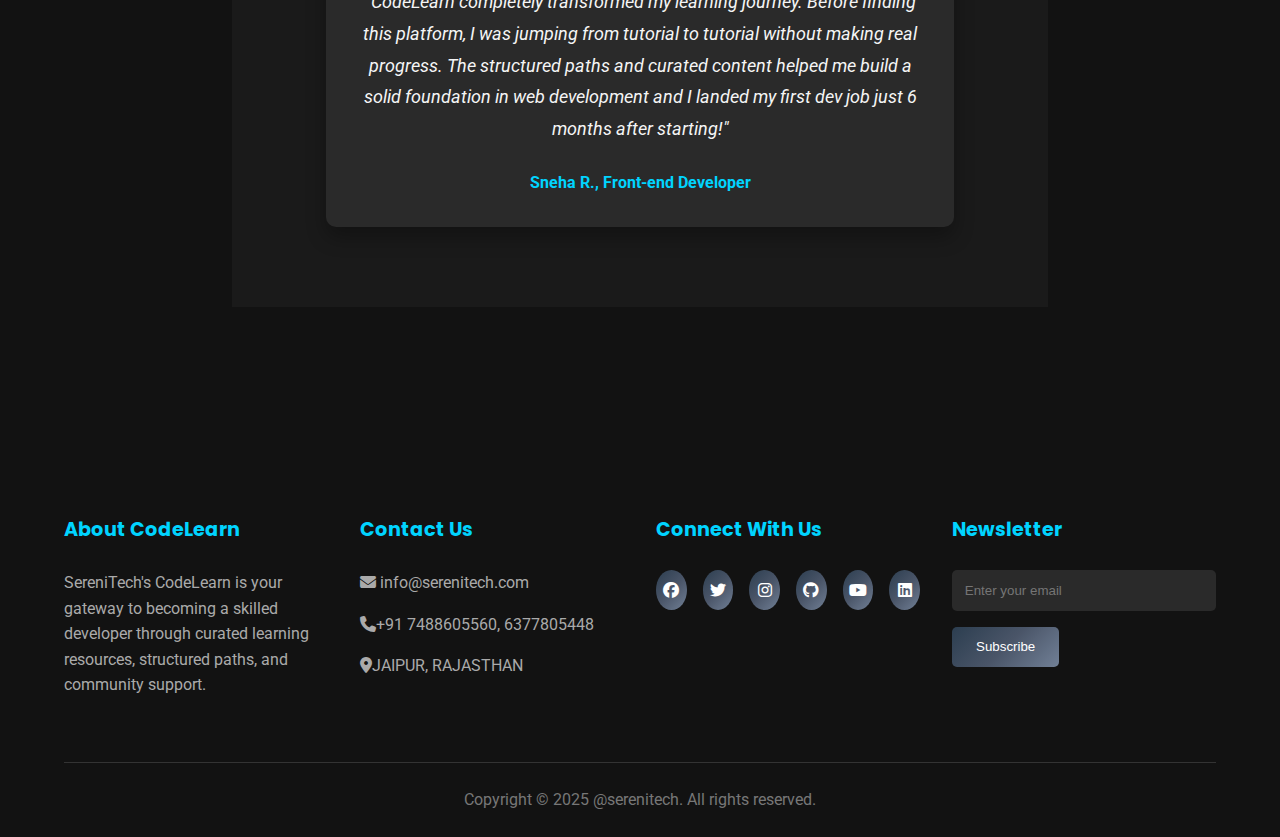
==== commit d09ece73: "Update about.html" ====
--- a/about.html
+++ b/about.html
@@ -211,9 +211,9 @@
       <section class="about-hero">
         <div>
           <h1>About SereniTech</h1>
-          <h5>
+          <h4>
            Bringing Serenity To Technology...
-          </h5>
+          </h4>
         </div>
       </section>
 
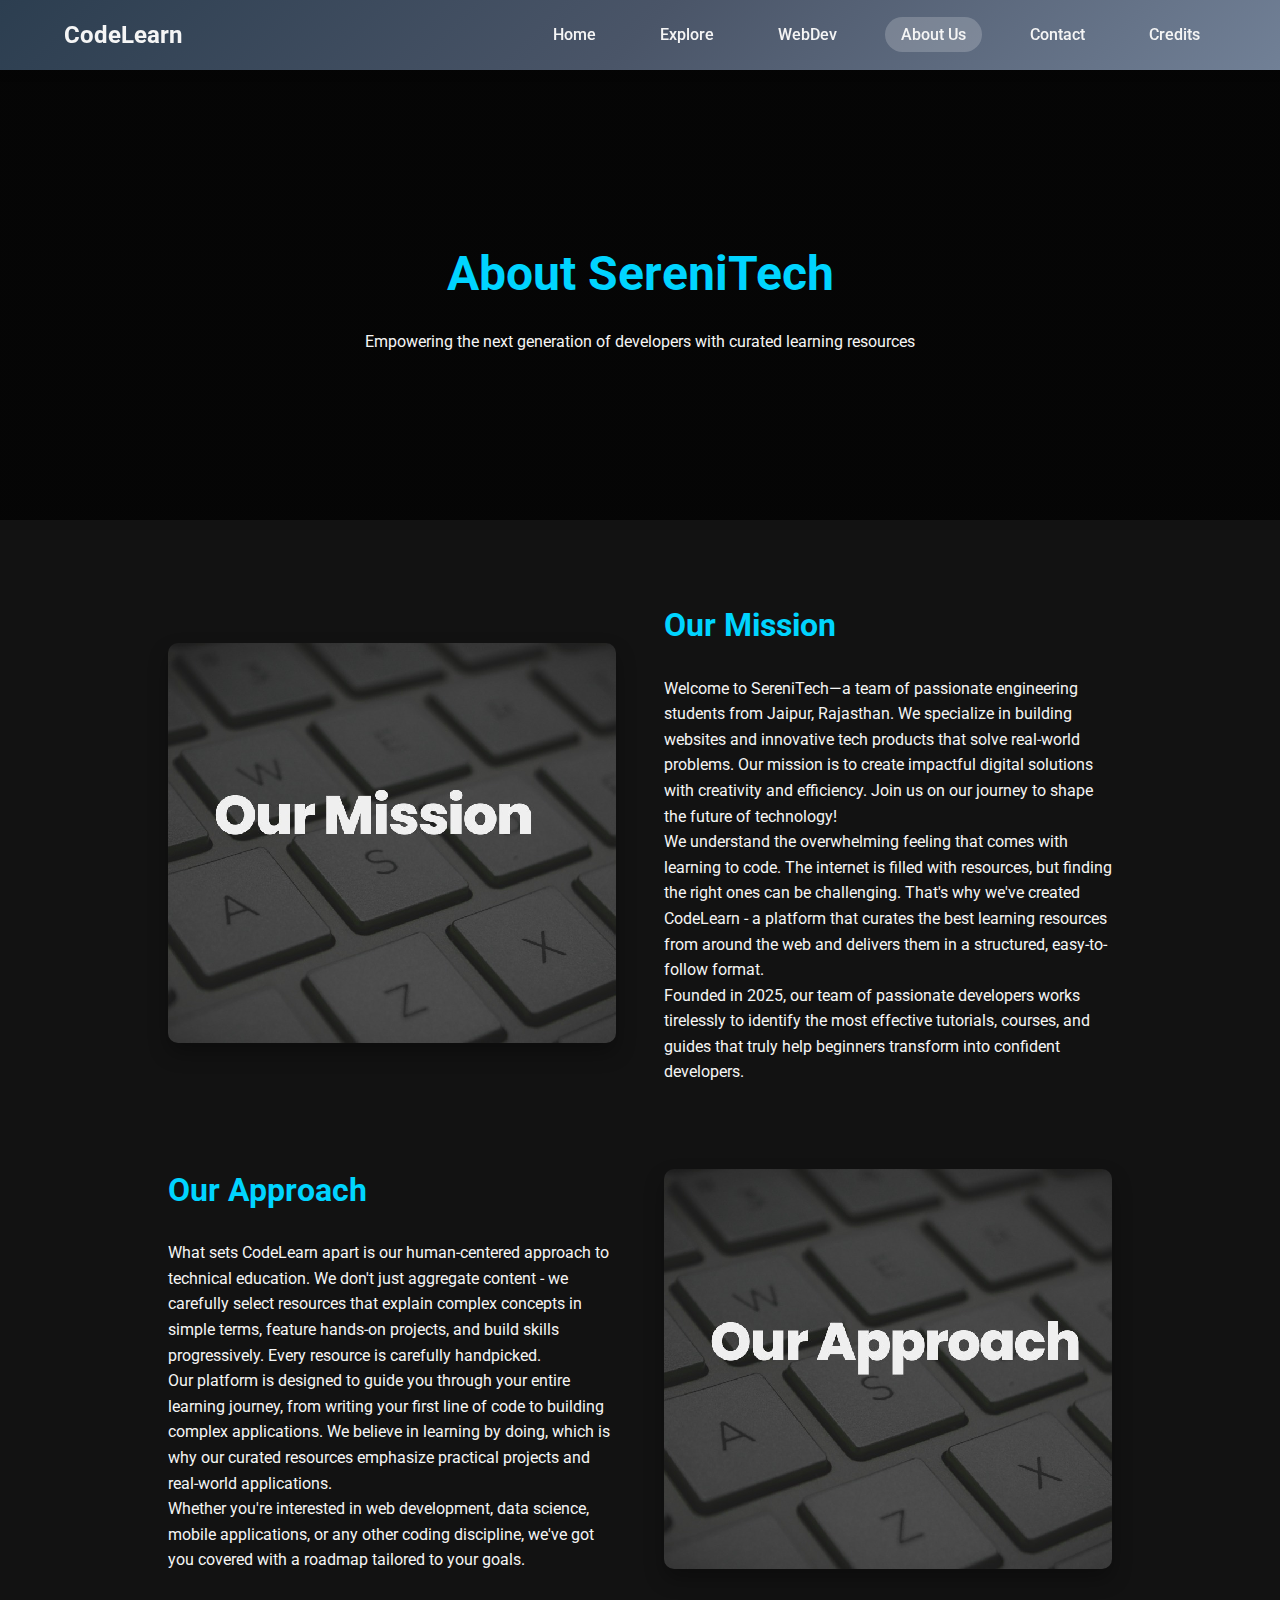
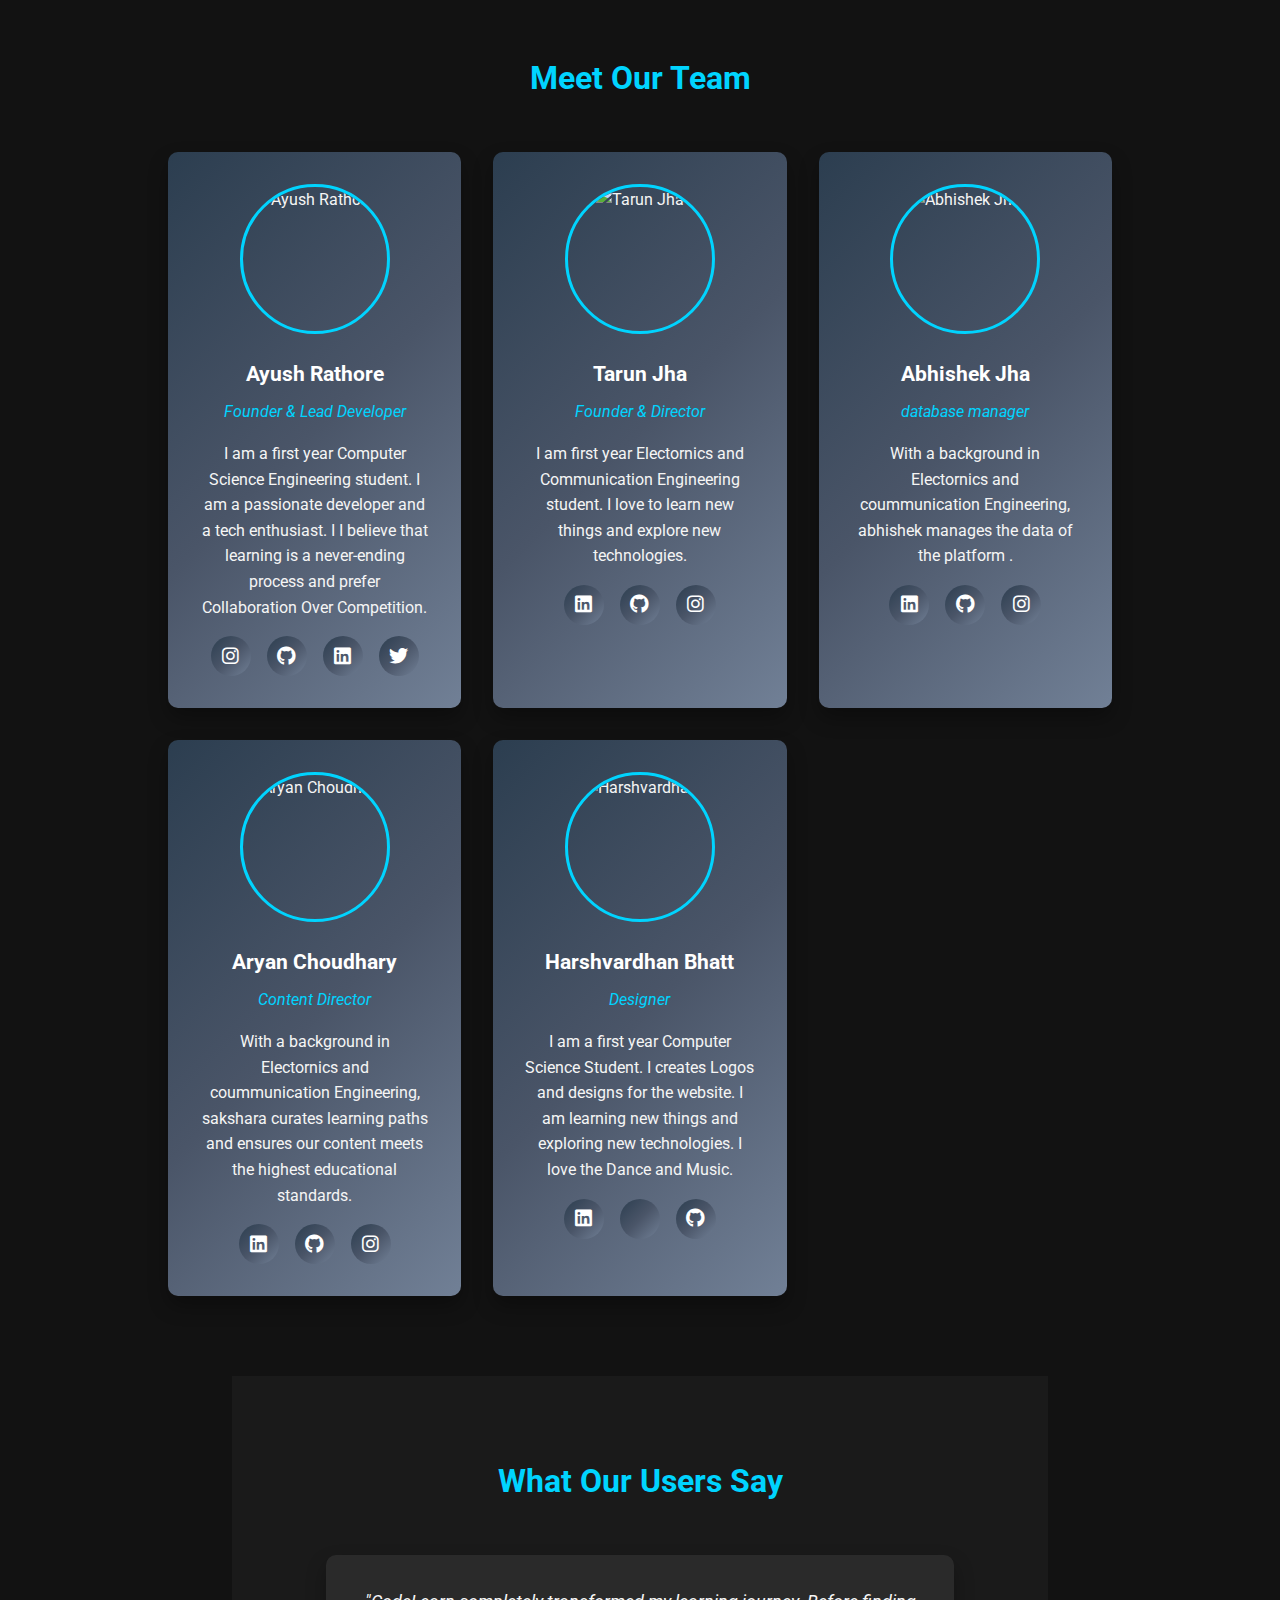
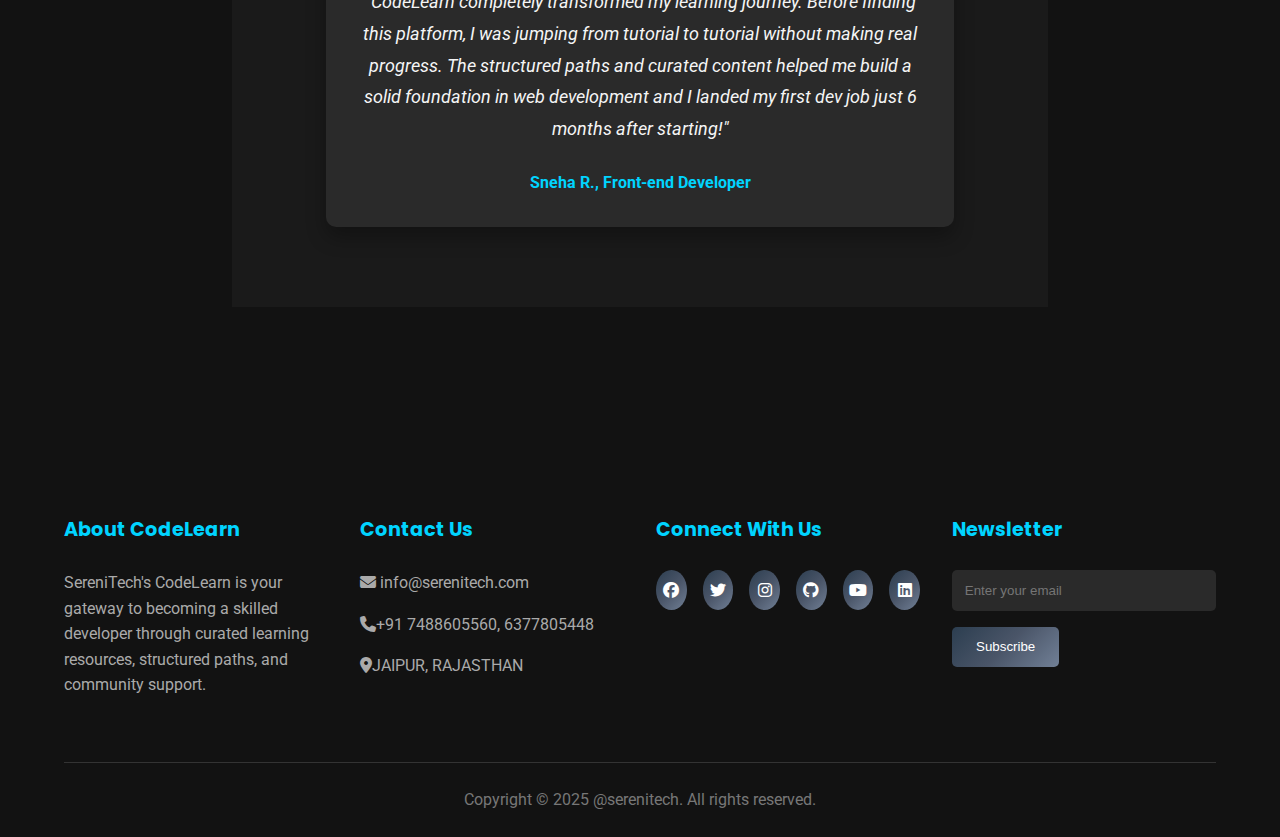
==== commit db9d245b: "Update about.html" ====
--- a/about.html
+++ b/about.html
@@ -1,6 +1,15 @@
 <!DOCTYPE html>
 <html lang="en">
   <head>
+    <!-- Google tag (gtag.js) -->
+<script async src="https://www.googletagmanager.com/gtag/js?id=G-Z4R0BRV4KK"></script>
+<script>
+  window.dataLayer = window.dataLayer || [];
+  function gtag(){dataLayer.push(arguments);}
+  gtag('js', new Date());
+
+  gtag('config', 'G-Z4R0BRV4KK');
+</script>
     <meta charset="UTF-8" />
     <meta name="viewport" content="width=device-width, initial-scale=1.0" />
     <title>About Us - CodeLearn</title>
@@ -211,9 +220,10 @@
       <section class="about-hero">
         <div>
           <h1>About SereniTech</h1>
-          <h4>
-           Bringing Serenity To Technology...
-          </h4>
+          <p>
+            Empowering the next generation of developers with curated learning
+            resources
+          </p>
         </div>
       </section>
 
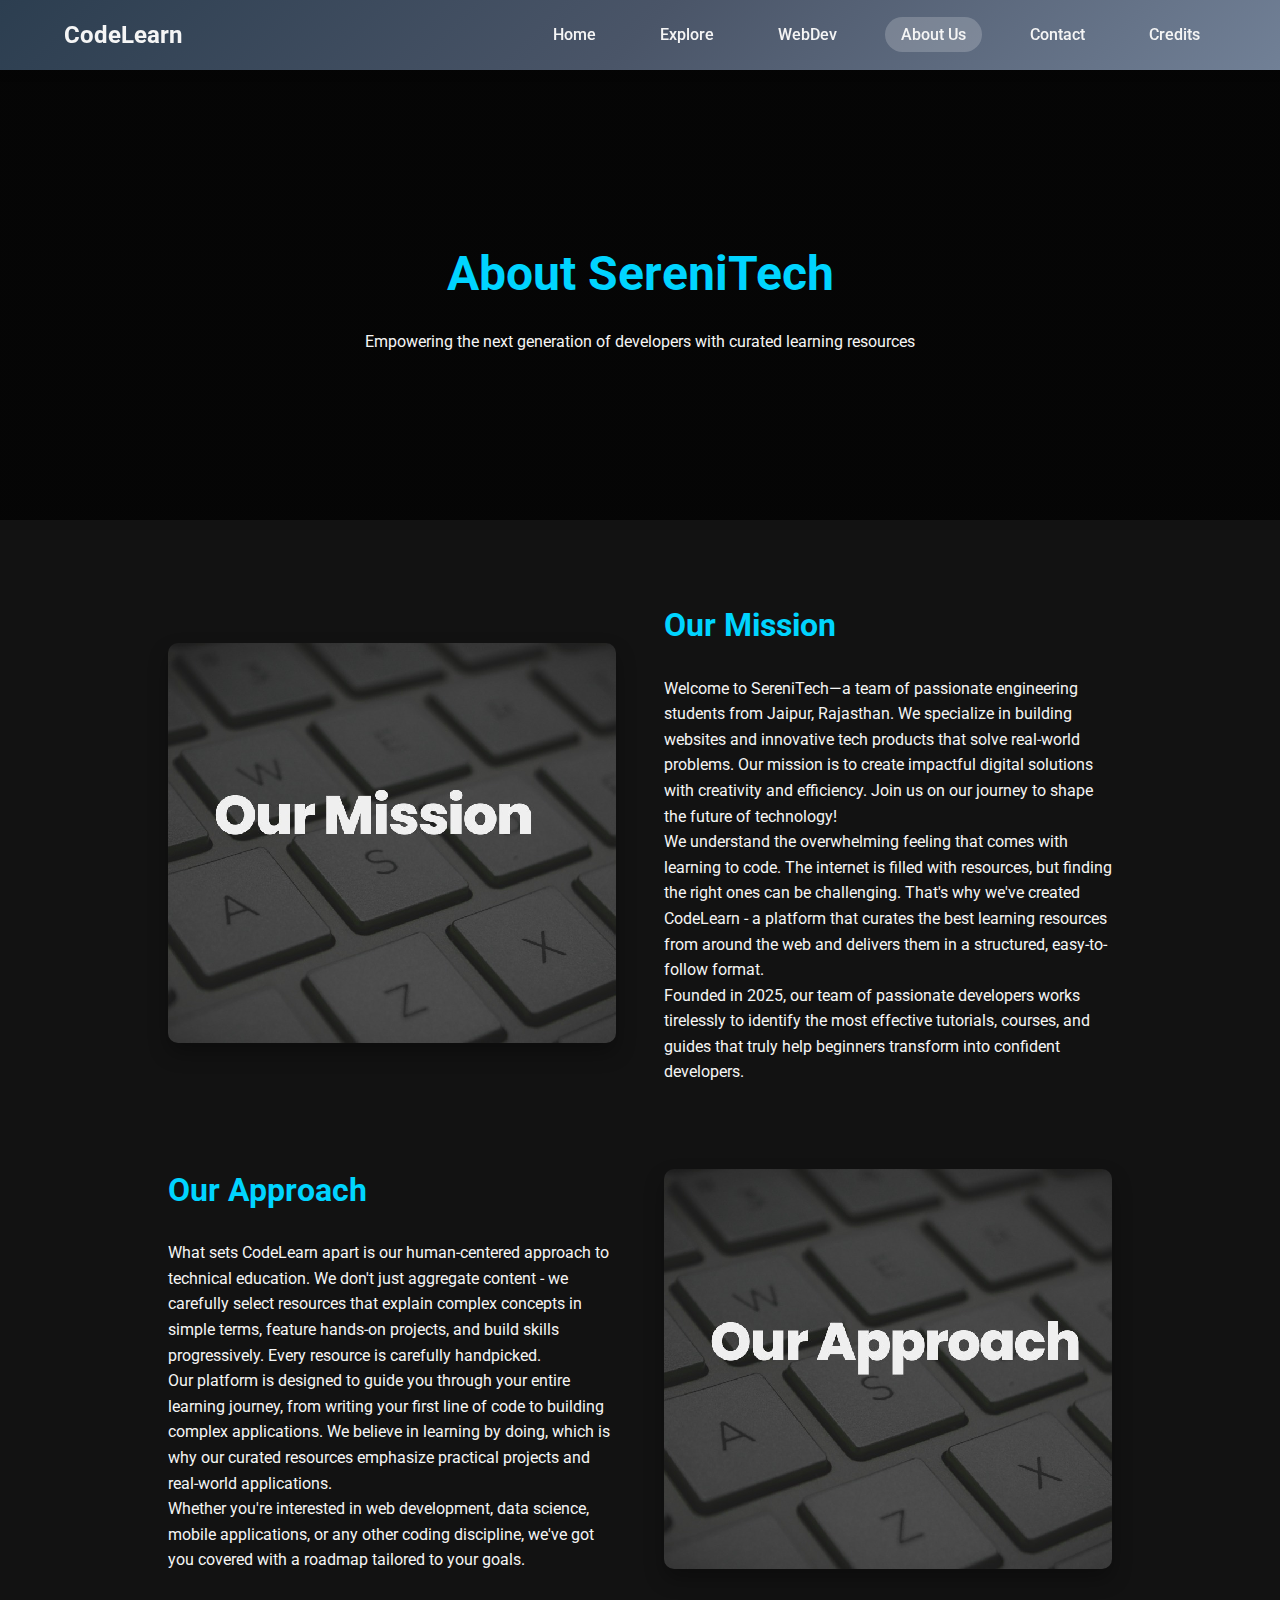
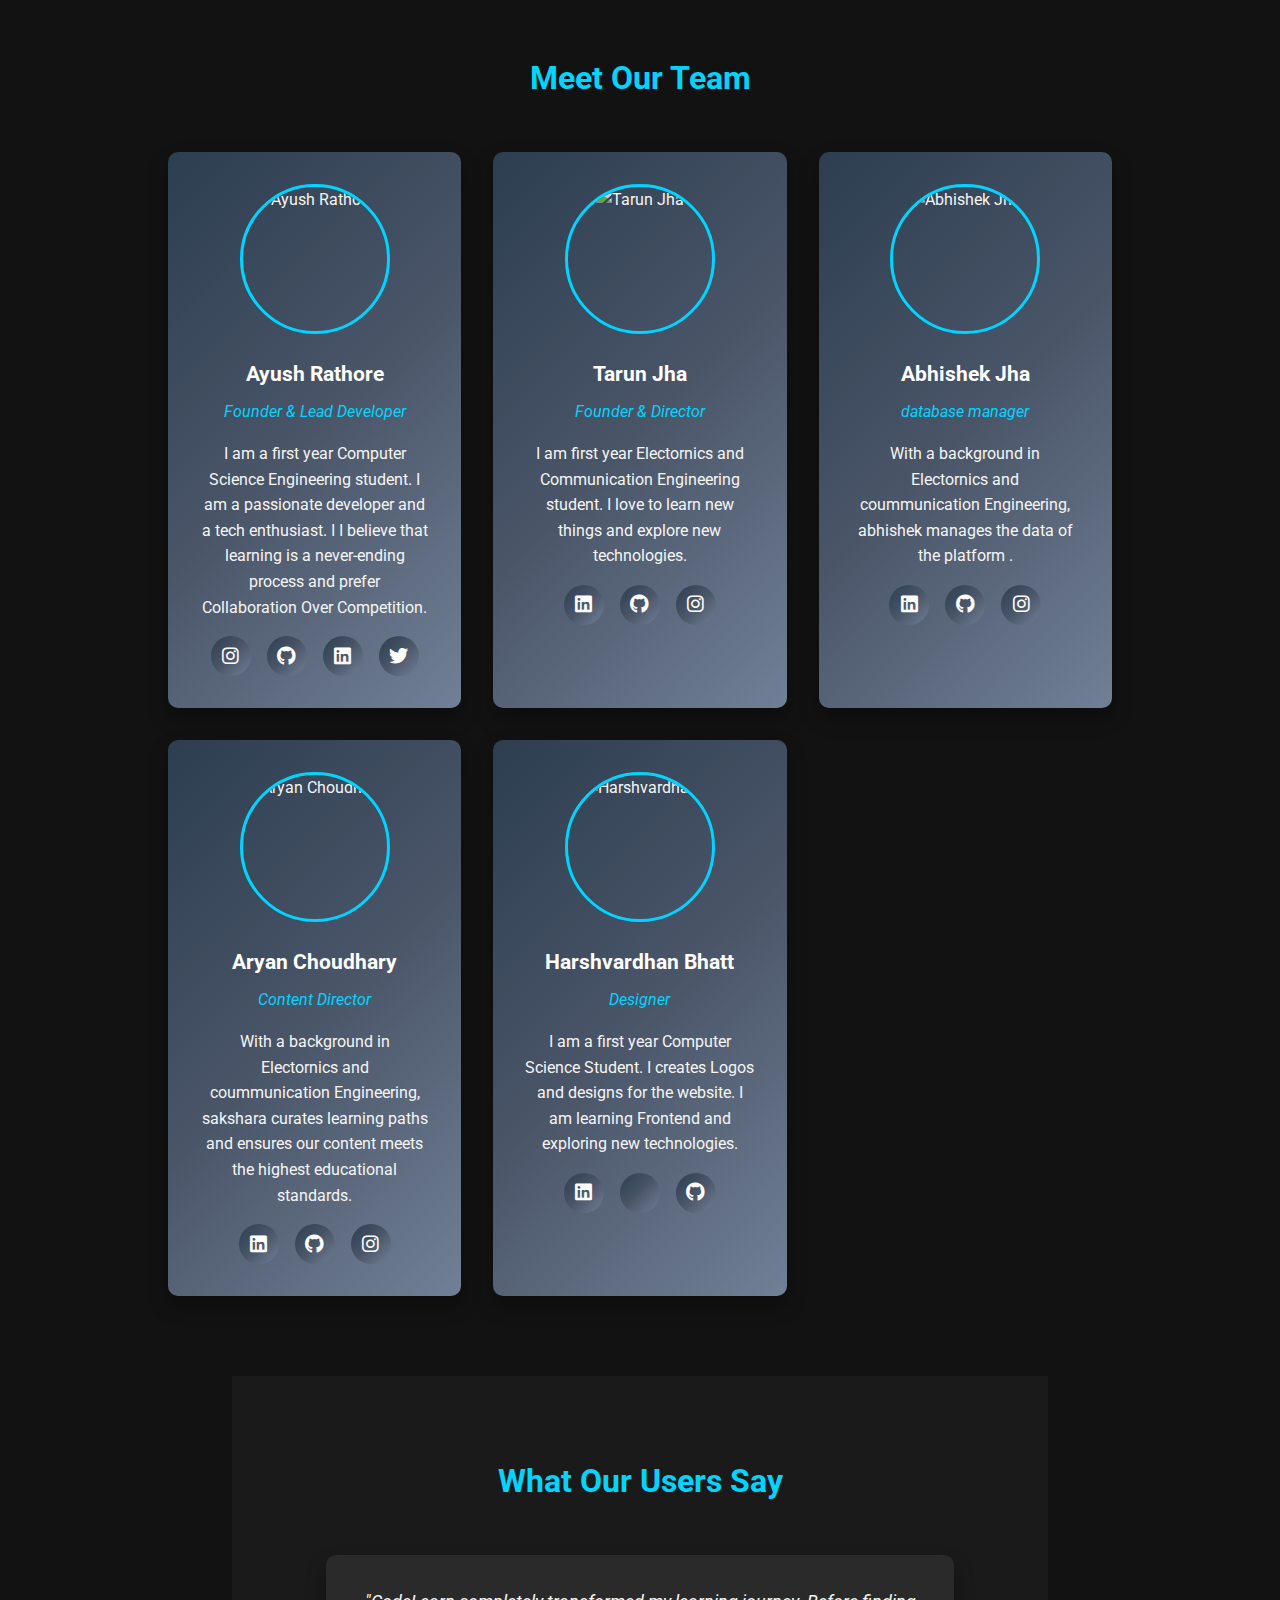
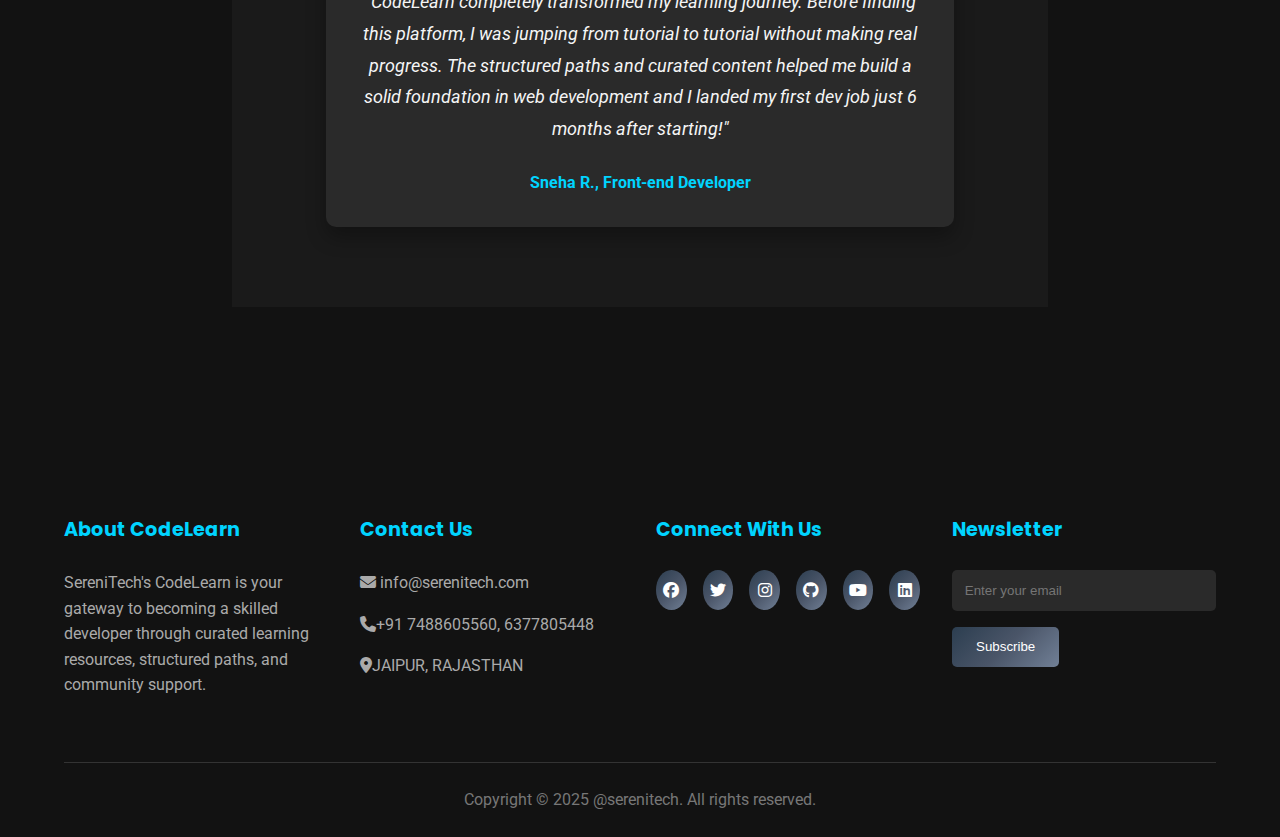
==== commit 9772605b: "Update about.html" ====
--- a/about.html
+++ b/about.html
@@ -427,7 +427,7 @@
               <h3 class="member-name">Harshvardhan Bhatt </h3>
               <p class="member-role">Designer </p>
               <p>
-                 I am a first year Computer Science Student. I creates Logos and designs for the website. I am learning new things and exploring new technologies. I love the Dance and Music.
+                 I am a first year Computer Science Student. I creates Logos and designs for the website. I am learning Frontend and exploring new technologies.
               </p>
               <div class="social-links">
                 <a href="#"><i class="fab fa-linkedin"></i></a>
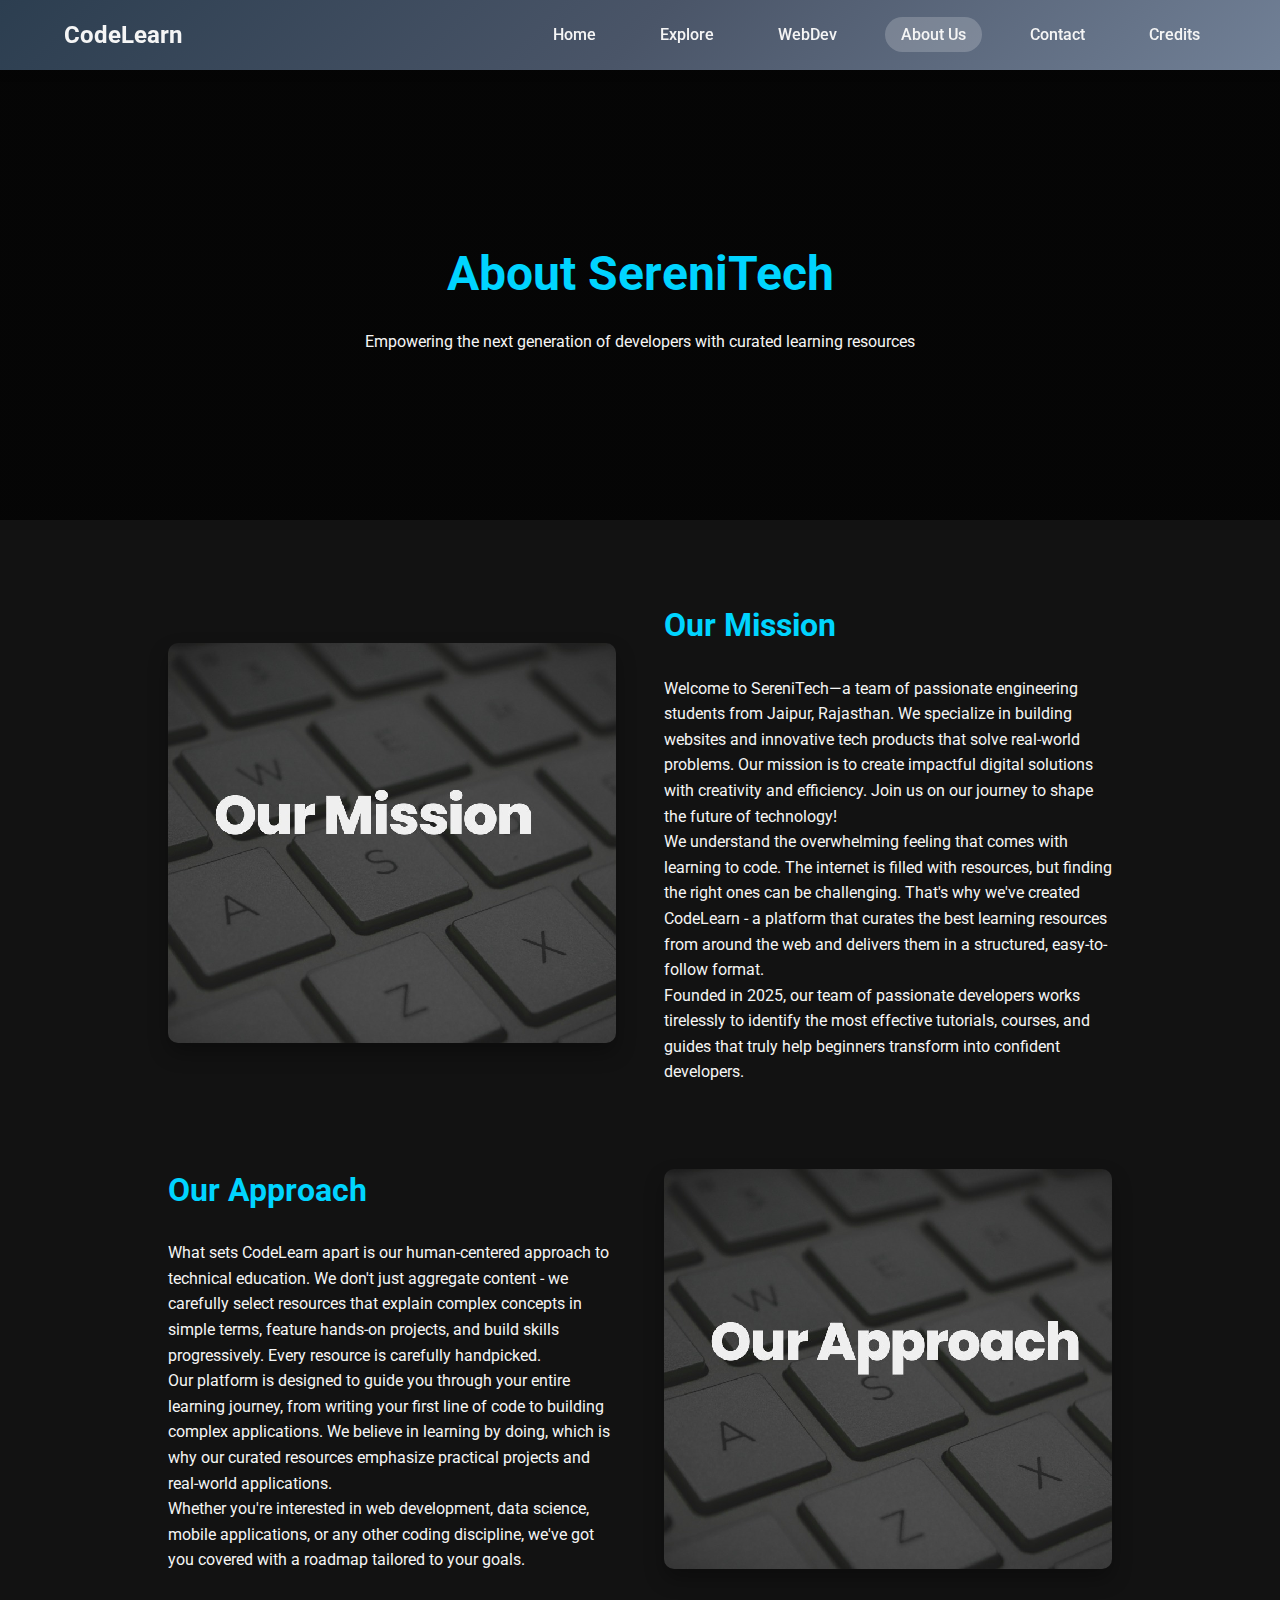
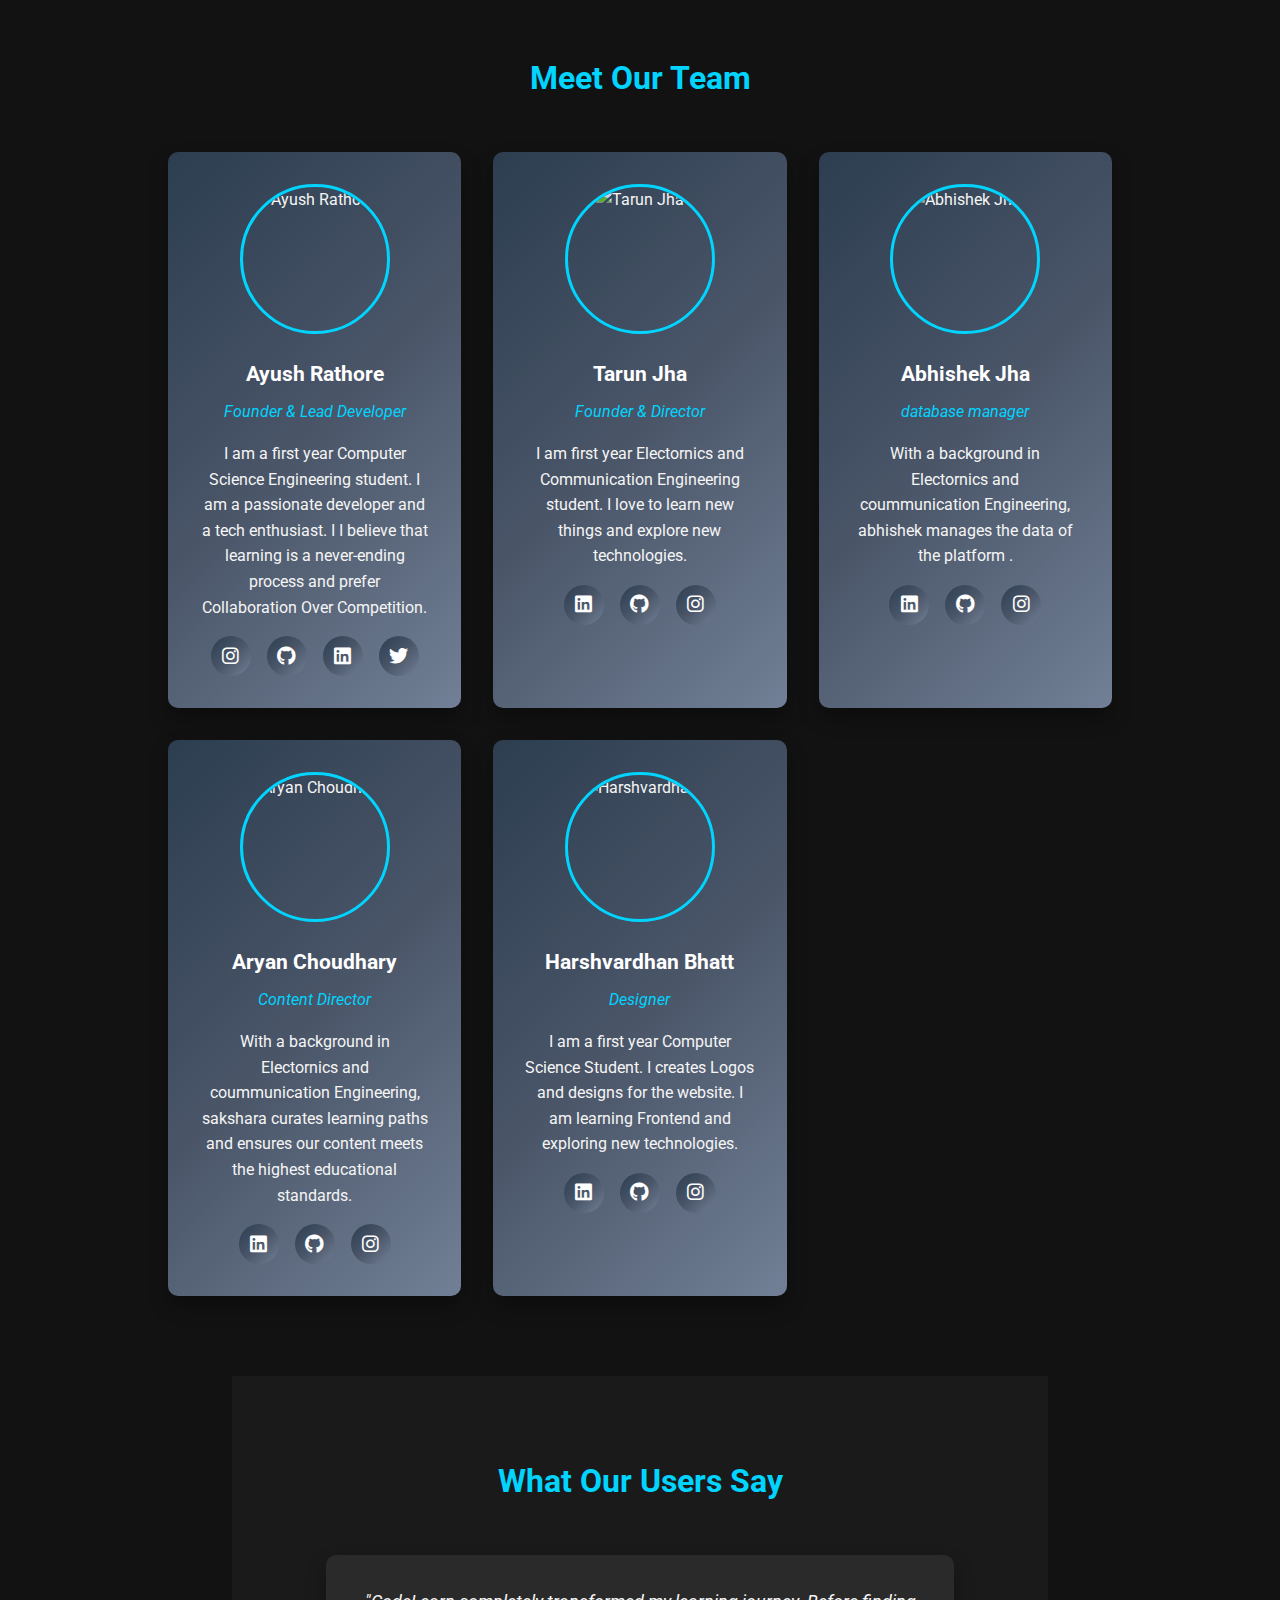
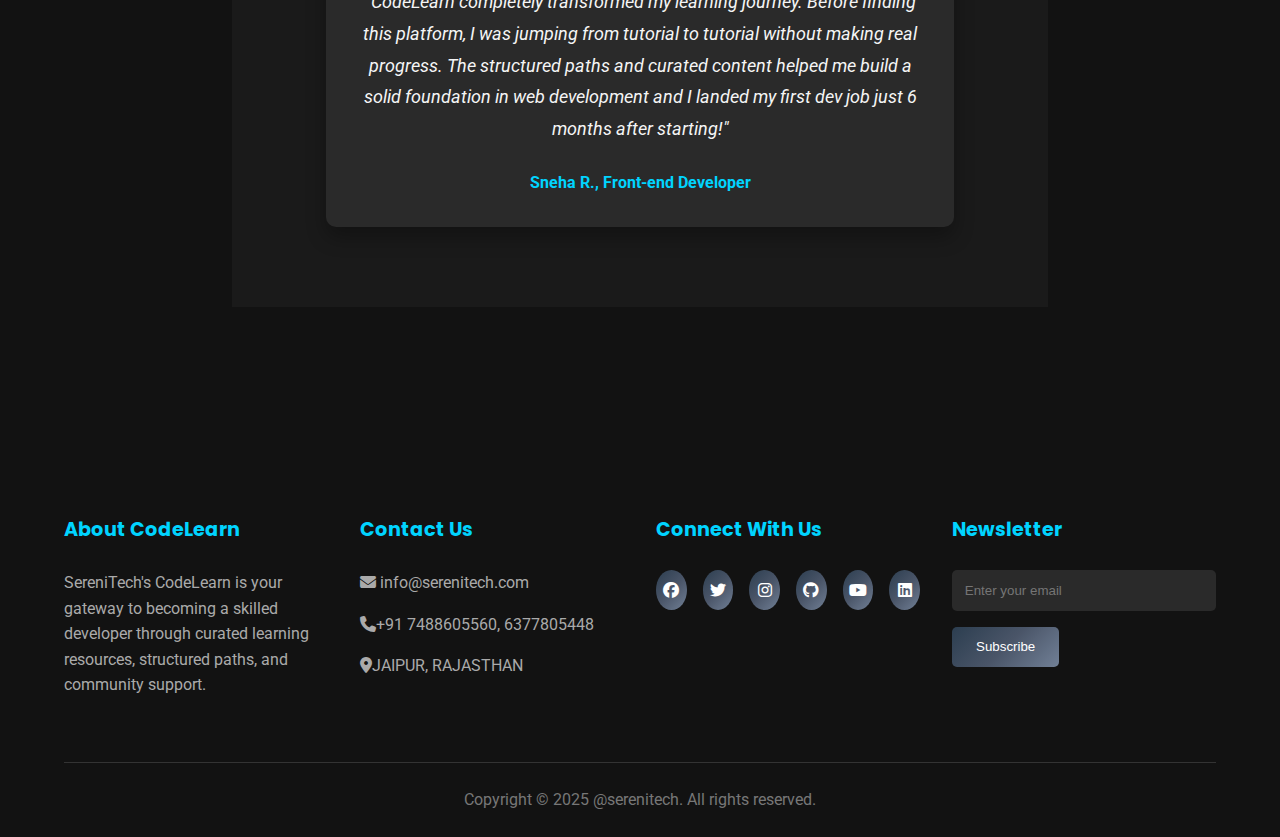
==== commit 9c4eb4fa: "Update about.html" ====
--- a/about.html
+++ b/about.html
@@ -430,9 +430,9 @@
                  I am a first year Computer Science Student. I creates Logos and designs for the website. I am learning Frontend and exploring new technologies.
               </p>
               <div class="social-links">
-                <a href="#"><i class="fab fa-linkedin"></i></a>
-                <a href="#"><i class="fab fa-instgram"></i></a>
-                <a href="#"><i class="fab fa-github"></i></a>
+             <a href="https://www.linkedin.com/in/harshvardhan-bhatt-685459343?utm_source=share&utm_campaign=share_via&utm_content=profile&utm_medium=android_app"><i class="fab fa-linkedin"></i></a>
+                <a href="https://github.com/harshvardhanbhatt1"><i class="fab fa-github"></i></a>
+                <a href="https://www.instagram.com/harshtheentertainer?igsh=MWQxYXZ2OGVzbDU4OQ==i"><i class="fab fa-instagram"></i></a>
               </div>
             </div>
           </div> 
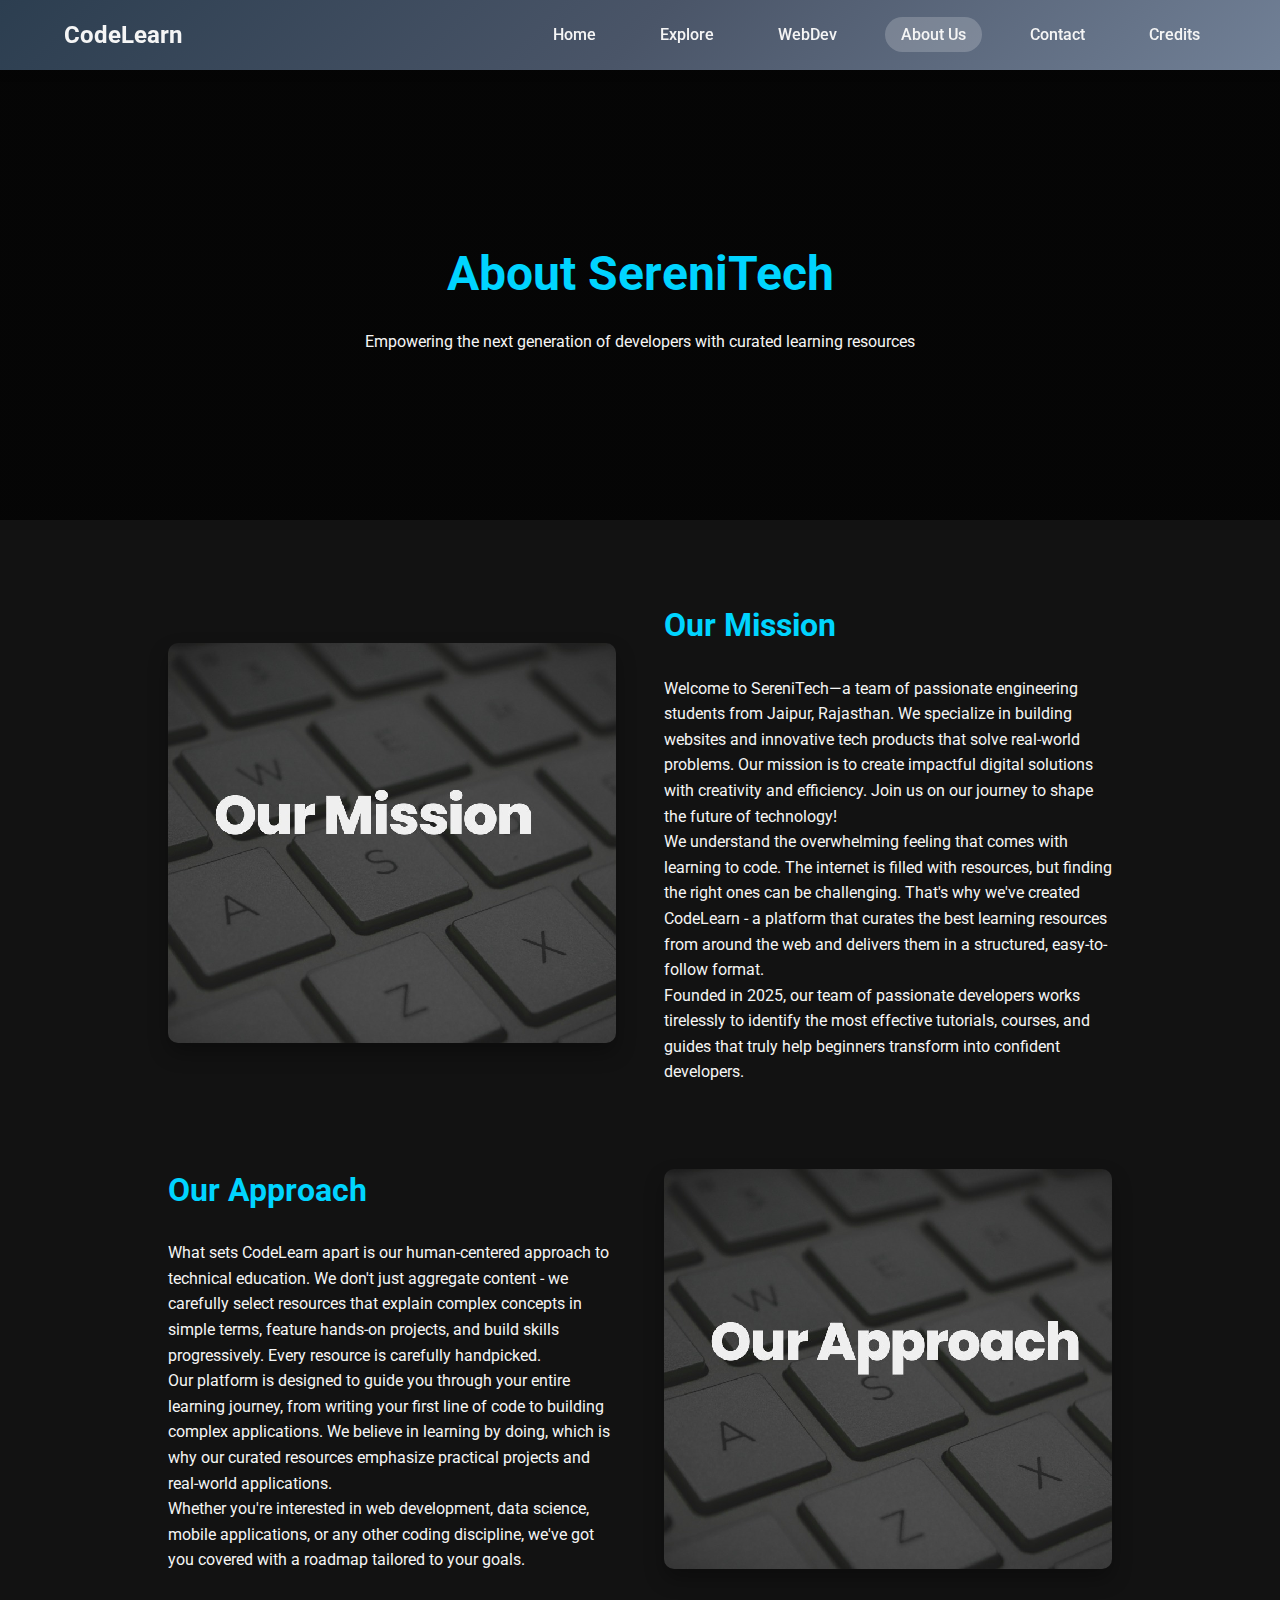
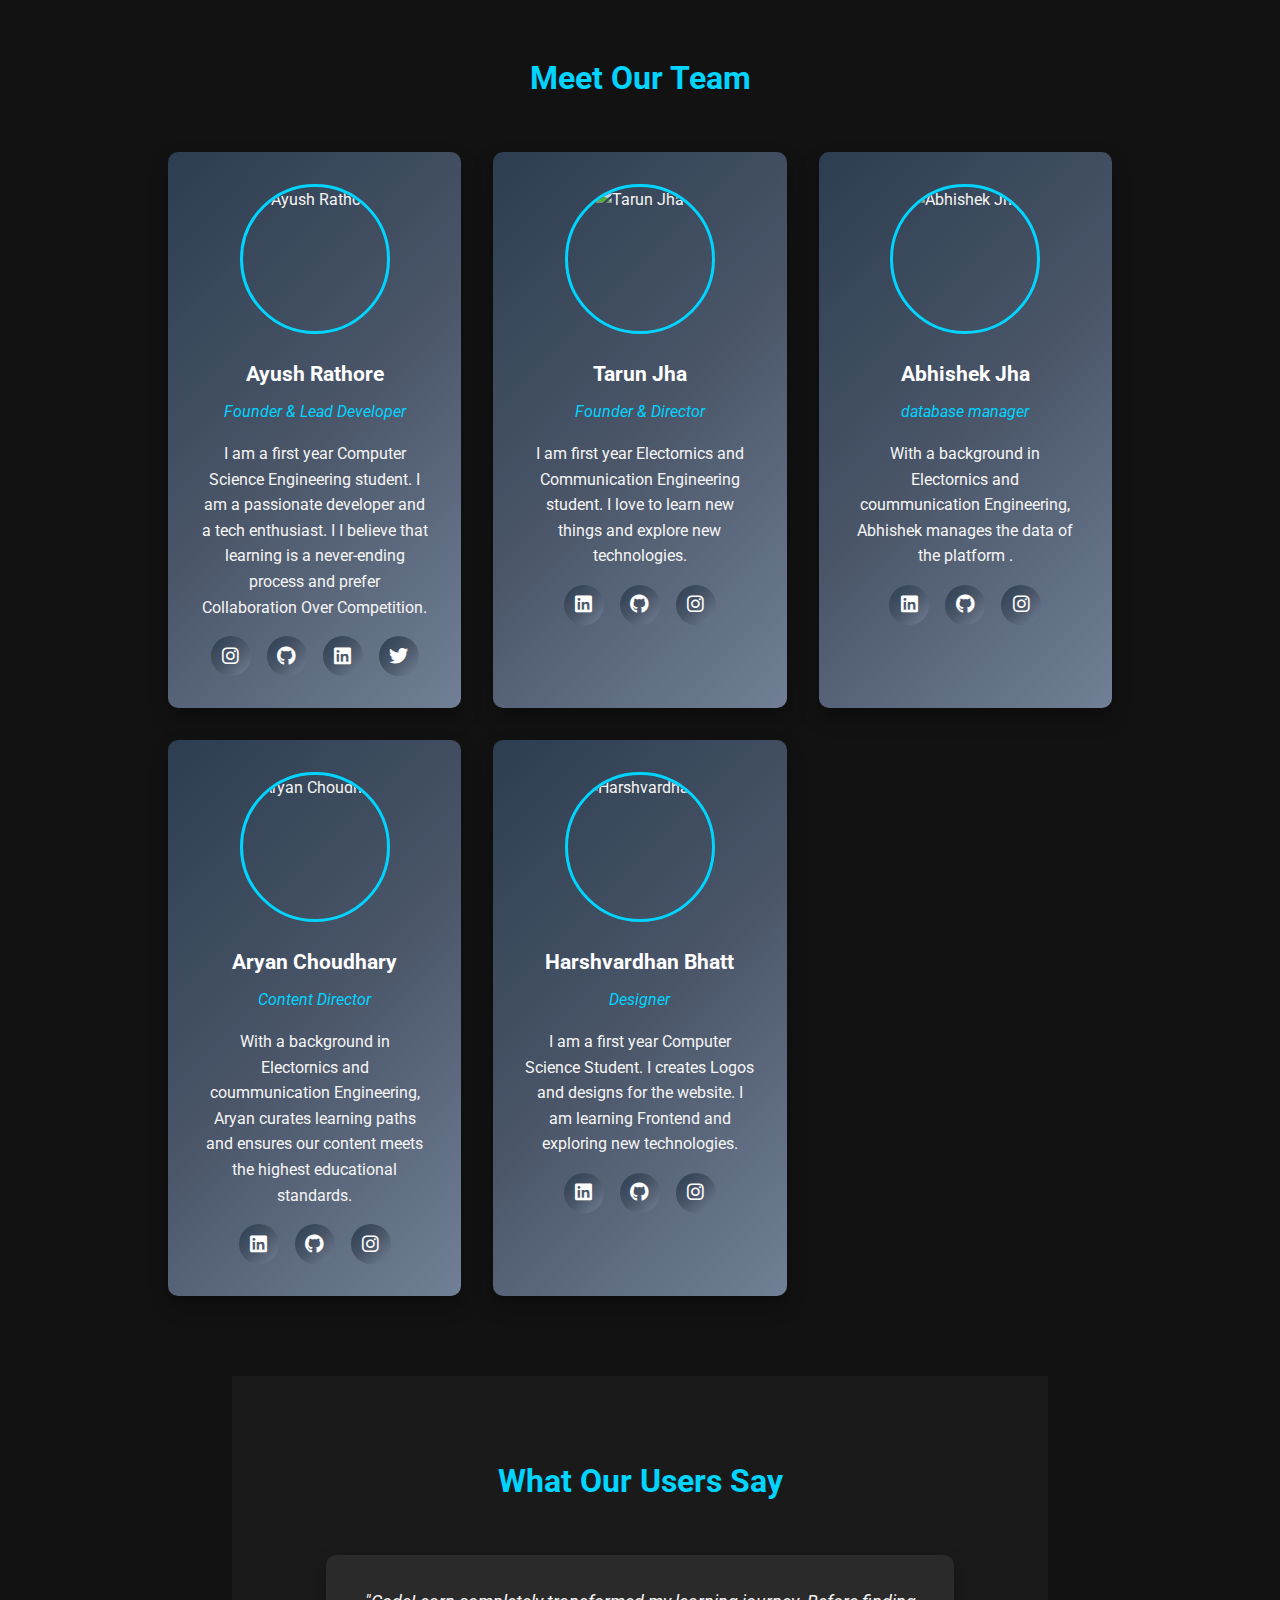
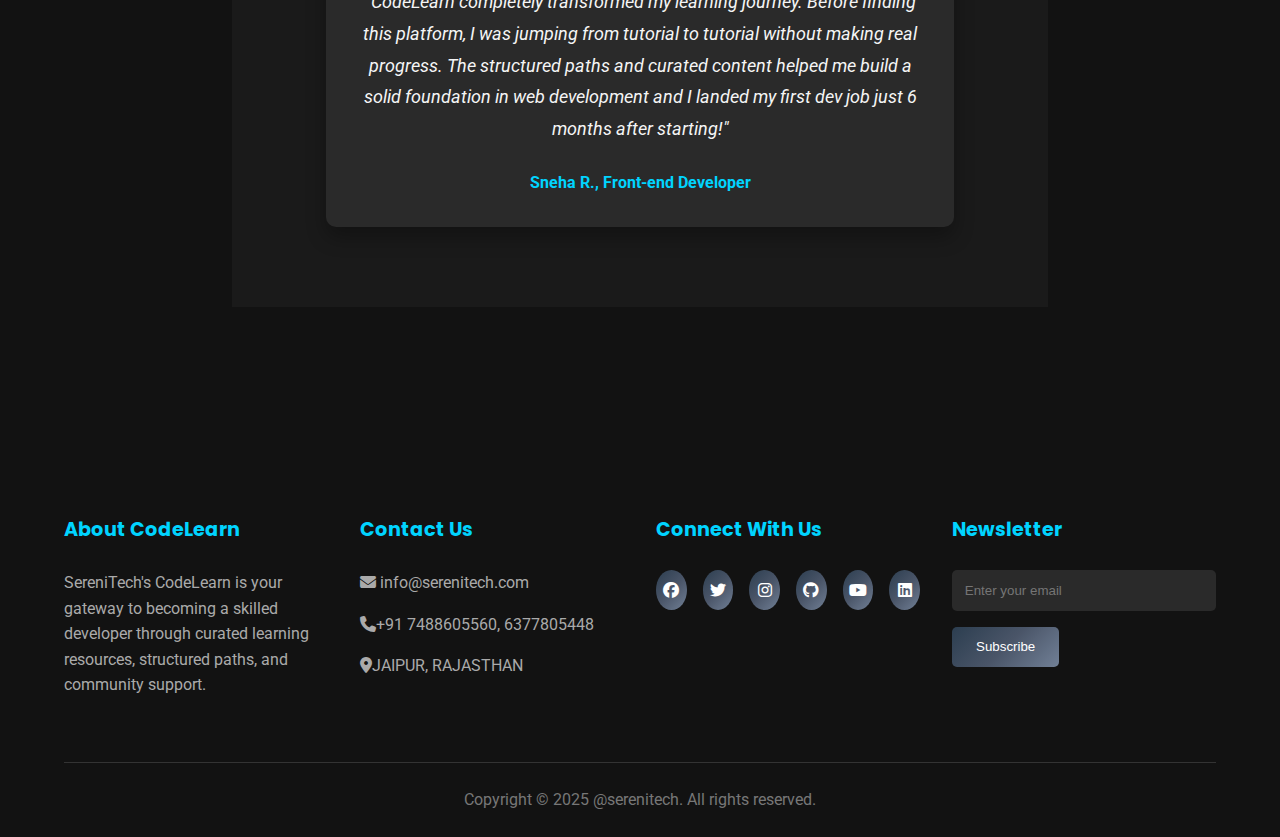
==== commit 735dc16e: "Update about.html" ====
--- a/about.html
+++ b/about.html
@@ -390,7 +390,7 @@
               <h3 class="member-name">Abhishek Jha</h3>
               <p class="member-role">database manager</p>
               <p>
-                With a background in Electornics and coummunication Engineering, abhishek
+                With a background in Electornics and coummunication Engineering, Abhishek
                 manages the data of the platform  .
               </p>
               <div class="social-links">
@@ -406,7 +406,7 @@
               <h3 class="member-name">Aryan Choudhary</h3>
               <p class="member-role">Content Director</p>
               <p>
-                With a background in Electornics and coummunication Engineering, sakshara
+                With a background in Electornics and coummunication Engineering, Aryan
                 curates  learning paths and ensures our content meets
                 the highest educational standards.
               </p>
--- a/styles.css
+++ b/styles.css
@@ -40,6 +40,7 @@
     justify-content: space-between;
     align-items: center;
     padding: 1rem 5%;
+    /* background: url(https://ik.imagekit.io/ayushrathore/nasa-Q1p7bh3SHj8-unsplash.jpg?updatedAt=1741198737192) center/cover no-repeat; */
     background: var(--metallic-gradient);
     position: sticky;
     top: 0;
@@ -103,7 +104,7 @@
     display: flex;
     align-items: center;
     justify-content: center;
-    background: url('/api/placeholder/1600/900') center/cover no-repeat;
+    background: url('https://ik.imagekit.io/ayushrathore/nasa-Q1p7bh3SHj8-unsplash.jpg?updatedAt=1741198737192') center/cover no-repeat;
     position: relative;
 }
 
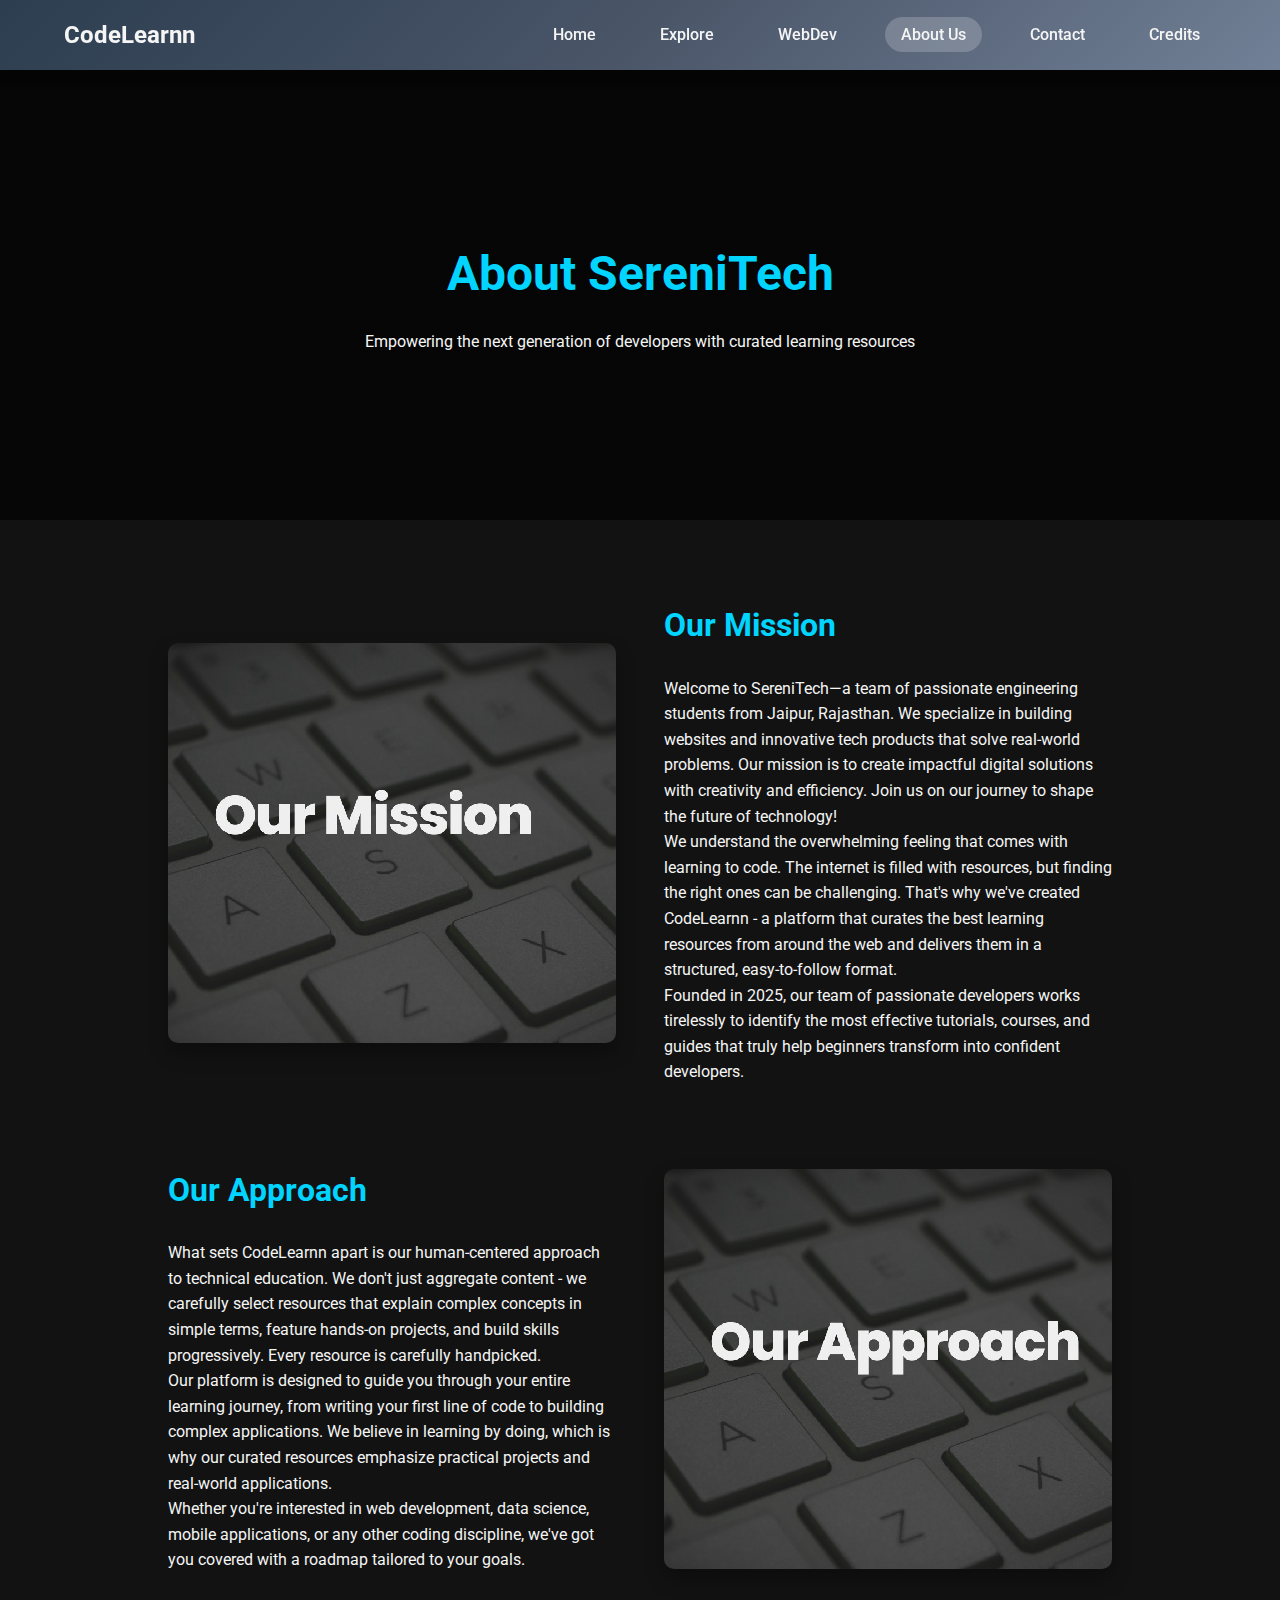
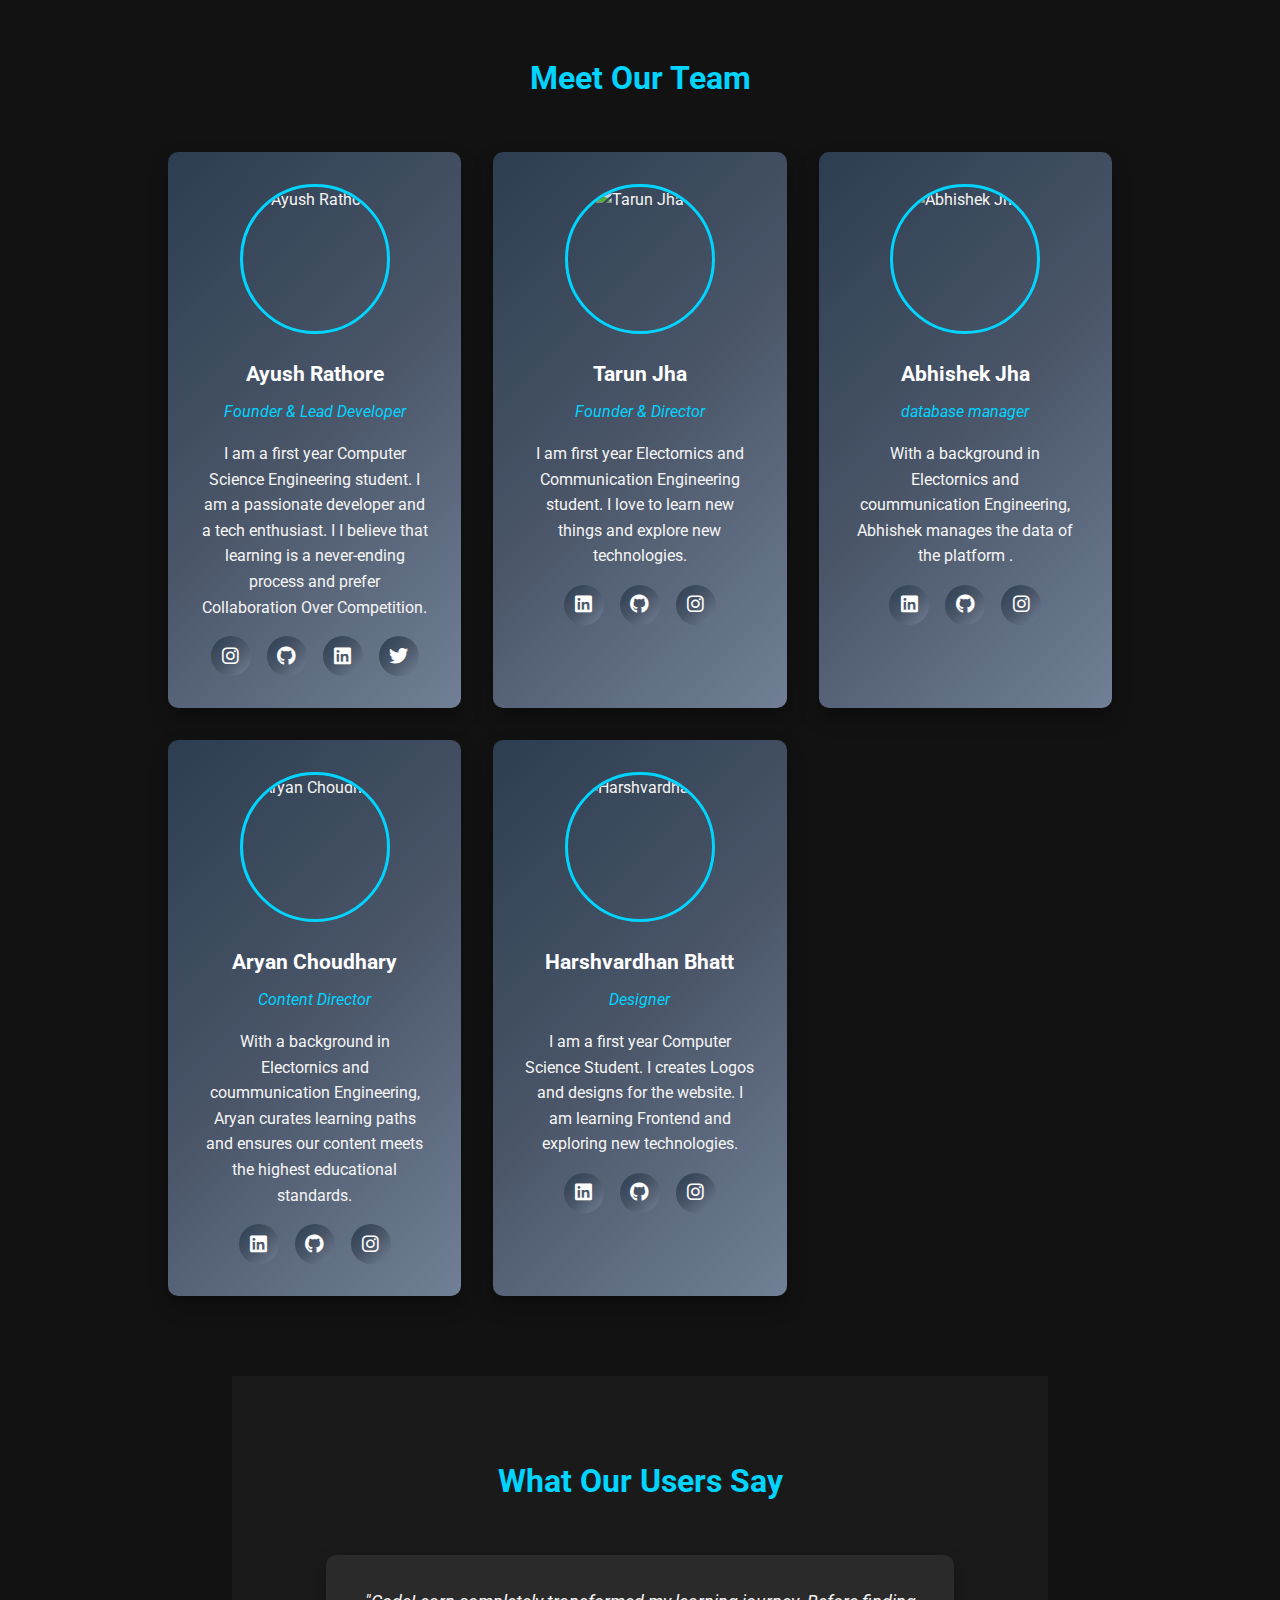
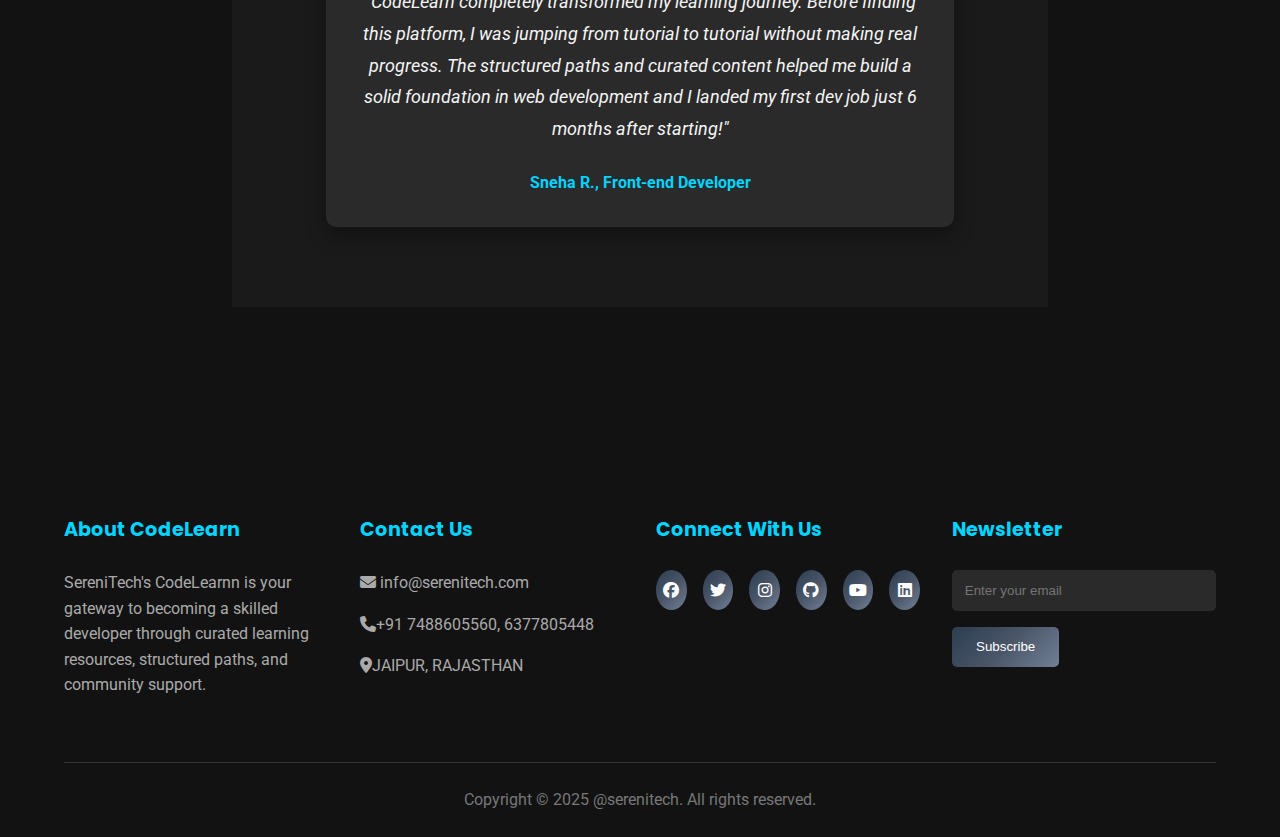
==== commit 726345f5: "Update about.html" ====
--- a/about.html
+++ b/about.html
@@ -12,7 +12,7 @@
 </script>
     <meta charset="UTF-8" />
     <meta name="viewport" content="width=device-width, initial-scale=1.0" />
-    <title>About Us - CodeLearn</title>
+    <title>About Us - CodeLearnn</title>
     <link rel="stylesheet" href="styles.css" />
     <link
       rel="stylesheet"
@@ -201,7 +201,7 @@
     <header>
        <div class="logo">
             <!-- <img src="codelearn.png" alt="CodeLearn Logo"> -->
-            <a href="index.html"><h2>CodeLearn</h2></a>
+            <a href="index.html"><h2>CodeLearnn</h2></a>
             
         </div>
       <nav class="navbar">
@@ -255,7 +255,7 @@
             <p>
               We understand the overwhelming feeling that comes with learning to
               code. The internet is filled with resources, but finding the right
-              ones can be challenging. That's why we've created CodeLearn - a
+              ones can be challenging. That's why we've created CodeLearnn - a
               platform that curates the best learning resources from around the
               web and delivers them in a structured, easy-to-follow format.
             </p>
@@ -272,7 +272,7 @@
           <div class="mission-text">
             <h2>Our Approach</h2>
             <p>
-              What sets CodeLearn apart is our human-centered approach to
+              What sets CodeLearnn apart is our human-centered approach to
               technical education. We don't just aggregate content - we
               carefully select resources that explain complex concepts in simple
               terms, feature hands-on projects, and build skills progressively. Every resource is carefully handpicked.
@@ -479,7 +479,7 @@
         <div class="footer-section">
           <h3>About CodeLearn</h3>
           <p>
-            SereniTech's CodeLearn is your gateway to becoming a skilled
+            SereniTech's CodeLearnn is your gateway to becoming a skilled
             developer through curated learning resources, structured paths, and
             community support.
           </p>
